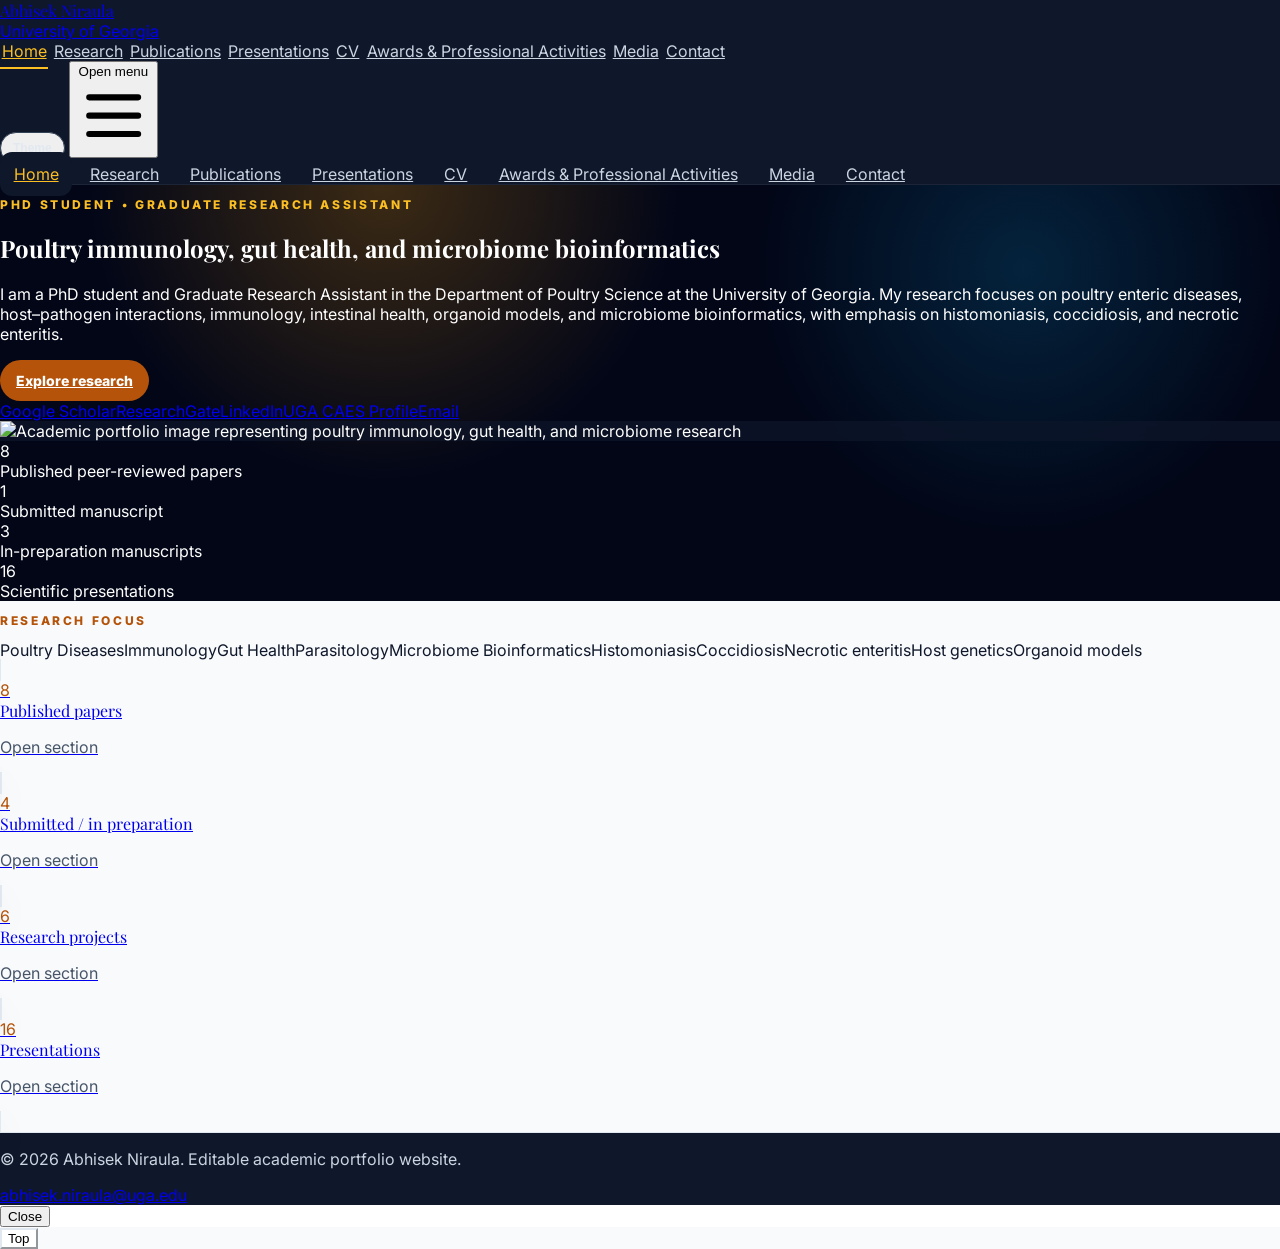
==== index.html @ 1239cbe5 "Update index.html" ====
<!DOCTYPE html>
<html lang="en">
<head>
  <meta charset="UTF-8" />
  <meta name="viewport" content="width=device-width, initial-scale=1.0" />

  <title>Home | Abhisek Niraula</title>
  <meta name="description" content="Academic portfolio for Abhisek Niraula, PhD student in Poultry Science at the University of Georgia." />
  <meta property="og:title" content="Home | Abhisek Niraula" />
  <meta property="og:description" content="Academic portfolio for Abhisek Niraula, PhD student in Poultry Science at the University of Georgia." />
  <meta property="og:type" content="website" />

  <script src="https://cdn.tailwindcss.com"></script>

  <link rel="preconnect" href="https://fonts.googleapis.com" />
  <link rel="preconnect" href="https://fonts.gstatic.com" crossorigin />
  <link href="https://fonts.googleapis.com/css2?family=Inter:wght@400;500;600;700;800&family=Playfair+Display:ital,wght@0,600;0,700;1,400&display=swap" rel="stylesheet" />

  <link rel="stylesheet" href="assets/css/styles.css" />
</head>

<body class="font-sans min-h-screen" data-page="home">
  <a href="#main" class="skip-link">Skip to main content</a>

  <header class="site-header" role="banner">
    <div class="mx-auto max-w-7xl px-4 sm:px-6 lg:px-8">
      <div class="flex h-20 items-center justify-between gap-4">

        <a href="index.html" class="group min-w-0" aria-label="Go to homepage">
          <div class="font-serif text-xl font-bold leading-tight text-white" data-profile="name">Abhisek Niraula</div>
          <div class="text-[10px] font-semibold uppercase tracking-[0.22em] text-amber-400" data-profile="affiliationShort">University of Georgia</div>
        </a>

        <nav class="hidden items-center gap-4 text-sm font-medium lg:flex" aria-label="Primary navigation">
          <a class="nav-link active" href="index.html">Home</a>
          <a class="nav-link" href="research.html">Research</a>
          <a class="nav-link" href="publications.html">Publications</a>
          <a class="nav-link" href="presentations.html">Presentations</a>
          <a class="nav-link" href="cv.html">CV</a>
          <a class="nav-link" href="honors.html">Awards &amp; Professional Activities</a>
          <a class="nav-link" href="media.html">Media</a>
          <a class="nav-link" href="contact.html">Contact</a>
        </nav>

        <div class="flex items-center gap-2">
          <button id="theme-toggle" type="button" class="header-button" aria-label="Toggle dark mode">Theme</button>

          <button id="mobile-toggle" type="button" class="rounded-md p-2 text-slate-300 hover:bg-slate-800 hover:text-white lg:hidden" aria-controls="mobile-menu" aria-expanded="false">
            <span class="sr-only">Open menu</span>
            <svg class="h-6 w-6" fill="none" viewBox="0 0 24 24" stroke="currentColor" aria-hidden="true">
              <path stroke-linecap="round" stroke-linejoin="round" stroke-width="2" d="M4 6h16M4 12h16M4 18h16" />
            </svg>
          </button>
        </div>

      </div>
    </div>

    <nav id="mobile-menu" class="hidden border-t border-slate-800 bg-slate-950 px-4 py-4 lg:hidden" aria-label="Mobile navigation">
      <div class="grid gap-2 text-base font-medium">
        <a class="mobile-link active" href="index.html">Home</a>
        <a class="mobile-link" href="research.html">Research</a>
        <a class="mobile-link" href="publications.html">Publications</a>
        <a class="mobile-link" href="presentations.html">Presentations</a>
        <a class="mobile-link" href="cv.html">CV</a>
        <a class="mobile-link" href="honors.html">Awards &amp; Professional Activities</a>
        <a class="mobile-link" href="media.html">Media</a>
        <a class="mobile-link" href="contact.html">Contact</a>
      </div>
    </nav>
  </header>

  <main id="main" data-page-root="home">
    <section class="hero-section">
      <div class="mx-auto grid max-w-7xl gap-10 px-4 py-16 sm:px-6 lg:grid-cols-[1.2fr_.8fr] lg:px-8 lg:py-24">

        <div class="flex flex-col justify-center">
          <p class="eyebrow">PhD Student • Graduate Research Assistant</p>

          <h1 class="mt-4 font-serif text-4xl font-bold leading-tight sm:text-6xl">
            Poultry immunology, gut health, and microbiome bioinformatics
          </h1>

          <p class="mt-6 max-w-3xl text-base leading-8 text-slate-300" data-profile="summary"></p>

          <div class="mt-8 flex flex-wrap gap-3">
            <a href="research.html" class="button-primary">Explore research</a>
          </div>

          <div id="hero-links" class="mt-6 flex flex-wrap gap-3"></div>
        </div>

        <aside class="glass rounded-3xl p-6 ring-1 ring-white/10">
          <div class="relative aspect-[8/7] overflow-hidden rounded-3xl bg-slate-800">
            <img 
              id="hero-image"
              src="assets/profile/Profile.png"
              alt="Academic portfolio image representing poultry immunology, gut health, and microbiome research"
              class="h-full w-full object-contain"
              />
            </div>
          </div>

          <div id="stats-grid" class="mt-6 grid grid-cols-2 gap-3"></div>
        </aside>

      </div>
    </section>

    <section class="mx-auto max-w-7xl px-4 py-12 sm:px-6 lg:px-8">
      <p class="section-kicker text-center">Research Focus</p>
      <div id="focus-badges" class="mt-5 flex flex-wrap justify-center gap-3"></div>
      <div id="home-highlights" class="mt-10 grid gap-4 sm:grid-cols-2 lg:grid-cols-4"></div>
    </section>
  </main>

  <footer class="site-footer">
    <div class="mx-auto max-w-7xl px-4 py-8 text-center text-sm sm:px-6 lg:px-8">
      <p id="footer-note"></p>
      <div class="mt-2 text-xs text-slate-400">
        <a id="footer-email" href="#" class="hover:text-amber-300"></a>
      </div>
    </div>
  </footer>

  <div id="presentation-modal" class="fixed inset-0 z-[70] hidden items-center justify-center bg-slate-950/80 p-4" role="dialog" aria-modal="true" aria-labelledby="modal-title">
    <div class="relative max-h-[92vh] w-full max-w-4xl overflow-auto rounded-3xl bg-card shadow-2xl ring-1 ring-line">
      <button type="button" class="absolute right-4 top-4 z-10 rounded-full bg-slate-950/80 px-3 py-2 text-sm font-bold text-white" data-close-modal>Close</button>
      <div id="modal-content"></div>
    </div>
  </div>

  <button id="back-to-top" type="button" class="fixed bottom-5 right-5 z-40 hidden rounded-full border border-line bg-card px-4 py-3 text-xs font-bold shadow-lg">Top</button>

  <script src="assets/js/site-data.js"></script>
  <script src="assets/js/app.js"></script>
</body>
</html>
---- assets/css/styles.css ----
:root {
  color-scheme: light;
  --page: #f8fafc;
  --card: #ffffff;
  --text: #0f172a;
  --muted: #475569;
  --line: #e2e8f0;
  --accent: #b45309;
  --accent-soft: #fffbeb;
  --nav: #0f172a;
}
.dark {
  color-scheme: dark;
  --page: #020617;
  --card: #0f172a;
  --text: #e2e8f0;
  --muted: #94a3b8;
  --line: #1e293b;
  --accent: #fbbf24;
  --accent-soft: rgba(251, 191, 36, 0.12);
  --nav: #020617;
}
* { box-sizing: border-box; }
html { scroll-behavior: smooth; }
body { margin: 0; background: var(--page); color: var(--text); font-family: Inter, system-ui, -apple-system, BlinkMacSystemFont, "Segoe UI", sans-serif; }
.font-serif { font-family: "Playfair Display", Georgia, serif; }
.bg-page { background: var(--page); }
.bg-card { background: var(--card); }
.text-muted { color: var(--muted); }
.text-accent { color: var(--accent); }
.border-line { border-color: var(--line); }
.ring-line { --tw-ring-color: var(--line); }
.site-header { position: sticky; top: 0; z-index: 50; border-bottom: 1px solid rgba(30, 41, 59, 0.8); background: var(--nav); color: #fff; }
.site-footer { border-top: 1px solid var(--line); background: var(--nav); color: #cbd5e1; }
.skip-link { position: absolute; left: -999px; top: 1rem; z-index: 100; border-radius: 999px; background: #fff; color: #0f172a; padding: .75rem 1rem; font-weight: 700; }
.skip-link:focus { left: 1rem; }
.nav-link { border-bottom: 2px solid transparent; color: #cbd5e1; padding: .35rem .1rem; transition: color .2s ease, border-color .2s ease; }
.nav-link:hover, .nav-link.active { color: #fbbf24; border-color: #fbbf24; }
.mobile-link { border-radius: .75rem; color: #cbd5e1; padding: .75rem .85rem; }
.mobile-link:hover, .mobile-link.active { background: #0f172a; color: #fbbf24; }
.header-button { display: inline-flex; align-items: center; justify-content: center; border-radius: 999px; border: 1px solid #334155; color: #e2e8f0; padding: .5rem .75rem; font-size: .75rem; font-weight: 700; }
.header-button:hover { border-color: #fbbf24; color: #fbbf24; }
.hero-section { position: relative; overflow: hidden; background: radial-gradient(circle at 30% 0%, rgba(245, 158, 11, .24), transparent 30%), radial-gradient(circle at 80% 20%, rgba(14, 165, 233, .18), transparent 25%), #020617; color: white; }
.page-hero { border-bottom: 1px solid var(--line); background: linear-gradient(180deg, rgba(245, 158, 11, .08), transparent); }
.glass { background: rgba(15,23,42,.72); backdrop-filter: blur(18px); }
.card { background: var(--card); border: 1px solid var(--line); box-shadow: 0 16px 40px rgba(15,23,42,.06); }
.dark .card { box-shadow: 0 16px 40px rgba(0,0,0,.25); }
.section-kicker, .eyebrow { color: var(--accent); font-size: .75rem; font-weight: 800; letter-spacing: .22em; text-transform: uppercase; }
.eyebrow { color: #fbbf24; }
.button-primary, .button-secondary { display: inline-flex; align-items: center; justify-content: center; border-radius: 999px; padding: .75rem 1rem; font-size: .875rem; font-weight: 800; transition: transform .15s ease, background .2s ease, color .2s ease, border-color .2s ease; }
.button-primary { background: #b45309; color: white; }
.button-primary:hover { background: #92400e; transform: translateY(-1px); }
.button-secondary { border: 1px solid var(--line); background: var(--card); color: var(--text); }
.button-secondary:hover { border-color: var(--accent); color: var(--accent); transform: translateY(-1px); }
.input-field { width: 100%; border-radius: 1rem; border: 1px solid var(--line); background: var(--card); color: var(--text); padding: .8rem 1rem; font-size: .875rem; box-shadow: 0 8px 25px rgba(15,23,42,.04); outline: none; }
.input-field:focus { border-color: var(--accent); box-shadow: 0 0 0 4px rgba(180,83,9,.12); }
.form-label { display: block; margin-bottom: .35rem; font-size: .75rem; font-weight: 800; color: var(--muted); text-transform: uppercase; letter-spacing: .12em; }
.badge { display: inline-flex; align-items: center; border-radius: 999px; border: 1px solid var(--line); background: var(--accent-soft); color: var(--accent); padding: .3rem .65rem; font-size: .72rem; font-weight: 800; line-height: 1; }
.filter-button { border-radius: 999px; border: 1px solid var(--line); background: var(--card); color: var(--text); padding: .55rem .9rem; font-size: .75rem; font-weight: 800; }
.filter-button:hover, .filter-button.active { border-color: var(--accent); background: var(--accent-soft); color: var(--accent); }
.image-placeholder { display: none; }
.image-missing .image-placeholder { display: flex; }
.reveal { opacity: 0; transform: translateY(14px); transition: opacity .55s ease, transform .55s ease; }
.reveal.is-visible { opacity: 1; transform: none; }
.presentation-card { cursor: pointer; }
.presentation-card:hover { transform: translateY(-2px); }
.modal-open { overflow: hidden; }
code { border-radius: .35rem; background: rgba(148,163,184,.14); padding: .12rem .3rem; font-size: .85em; }
a:focus-visible, button:focus-visible, input:focus-visible, textarea:focus-visible, select:focus-visible { outline: 3px solid rgba(251,191,36,.75); outline-offset: 3px; }
@media (prefers-reduced-motion: reduce) {
  html { scroll-behavior: auto; }
  .reveal { opacity: 1; transform: none; transition: none; }
  .button-primary:hover, .button-secondary:hover, .presentation-card:hover { transform: none; }
}
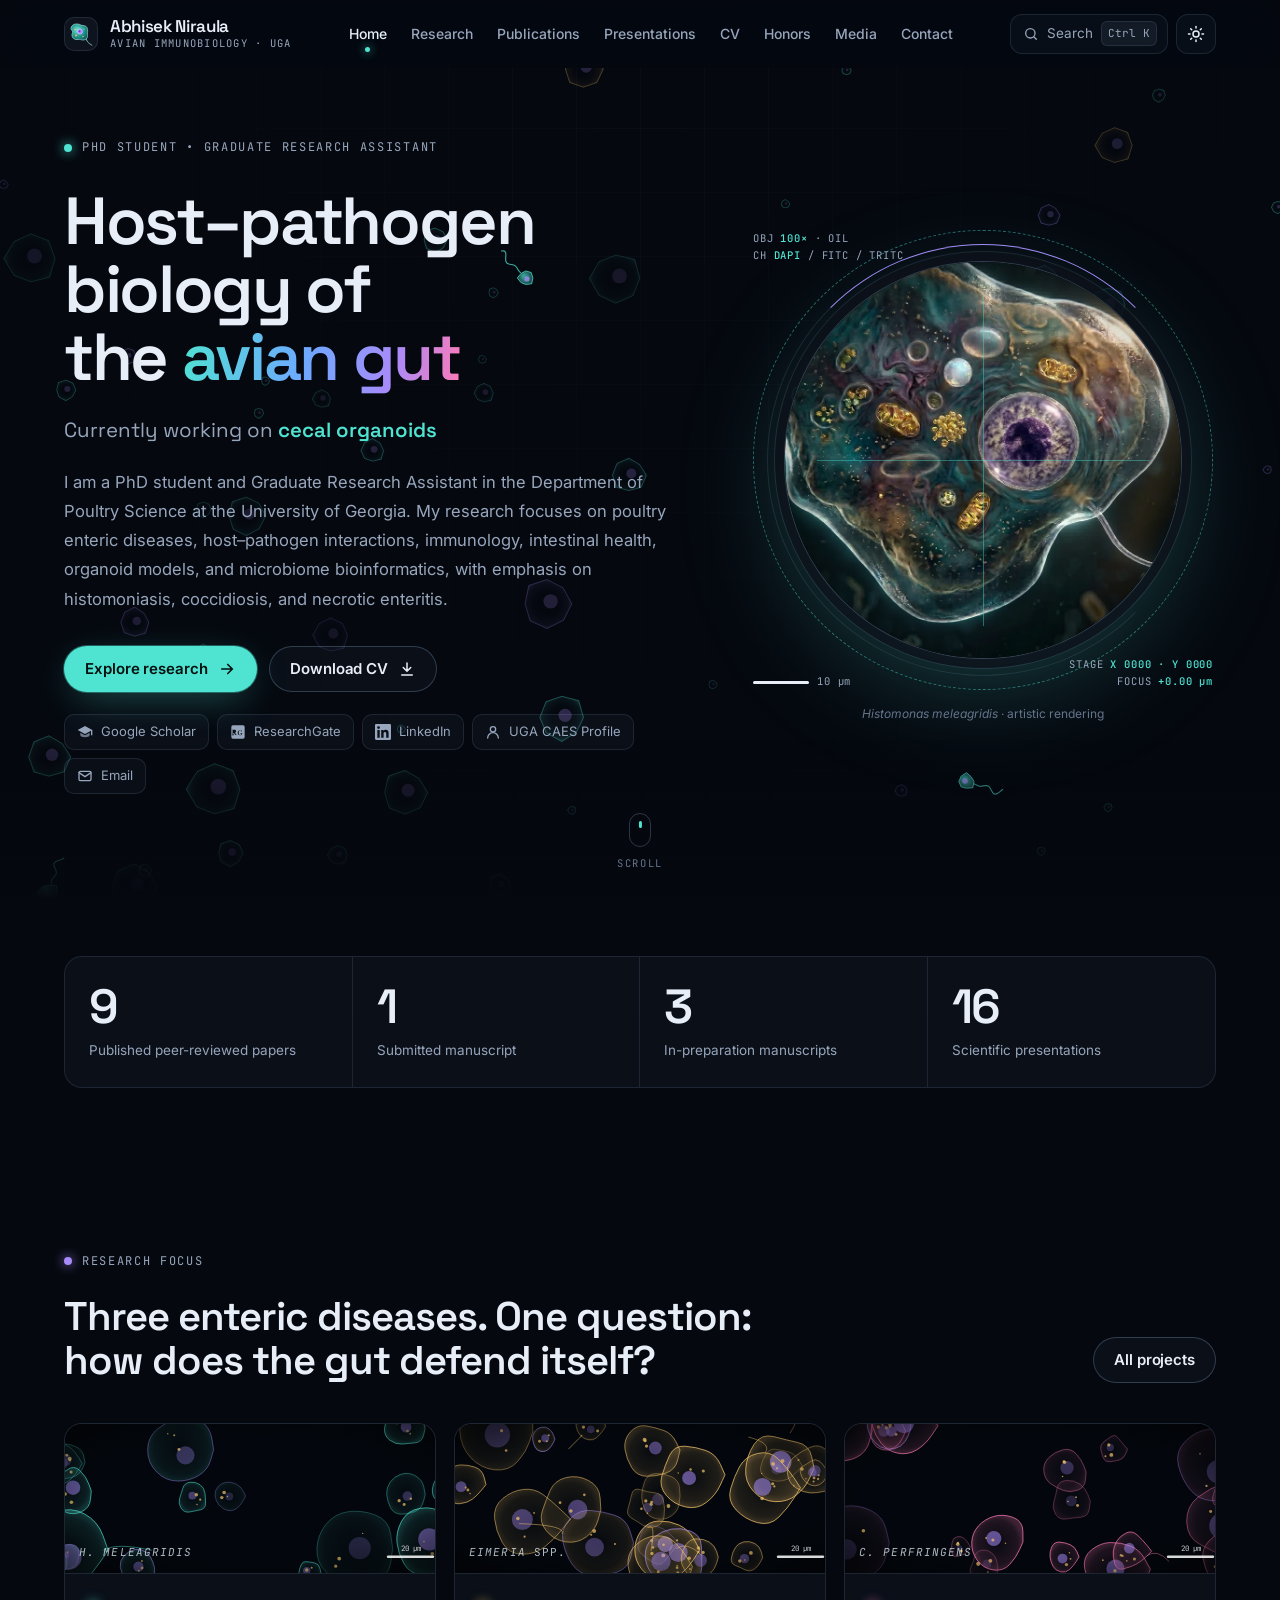
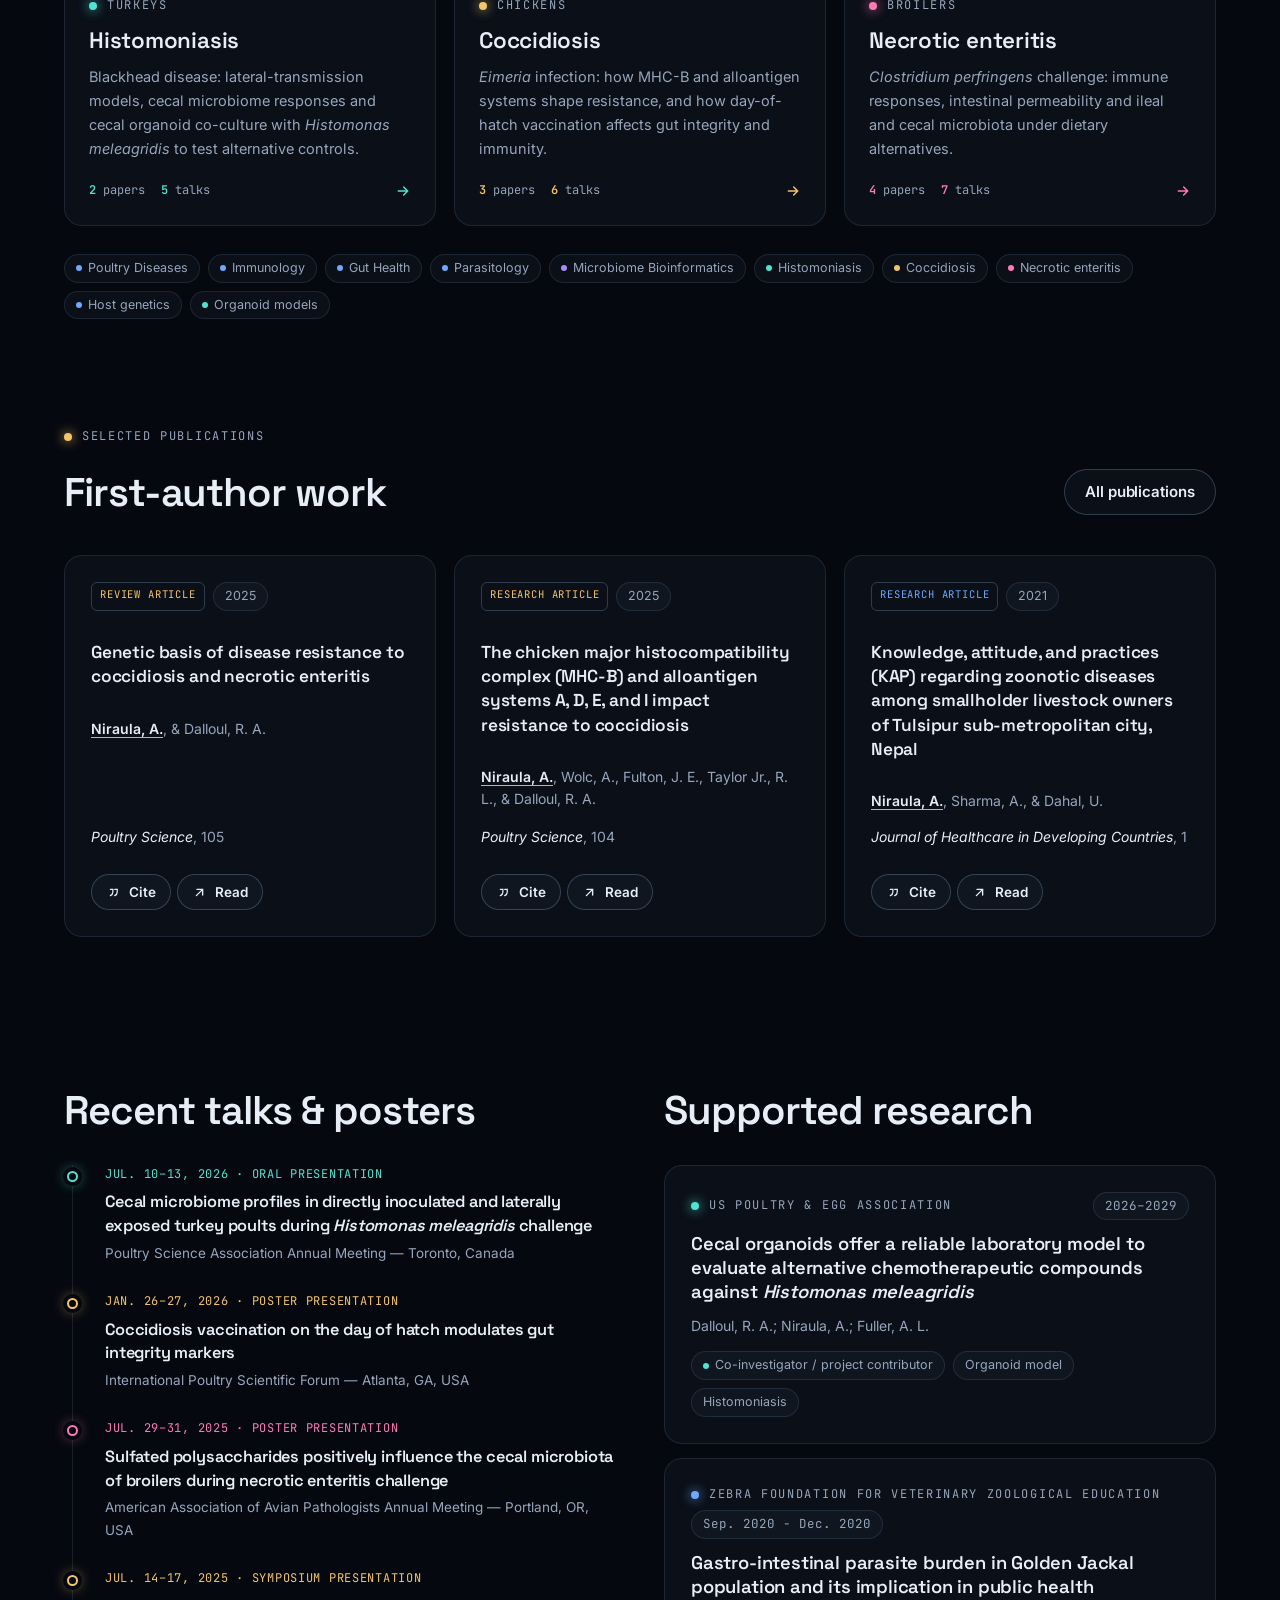
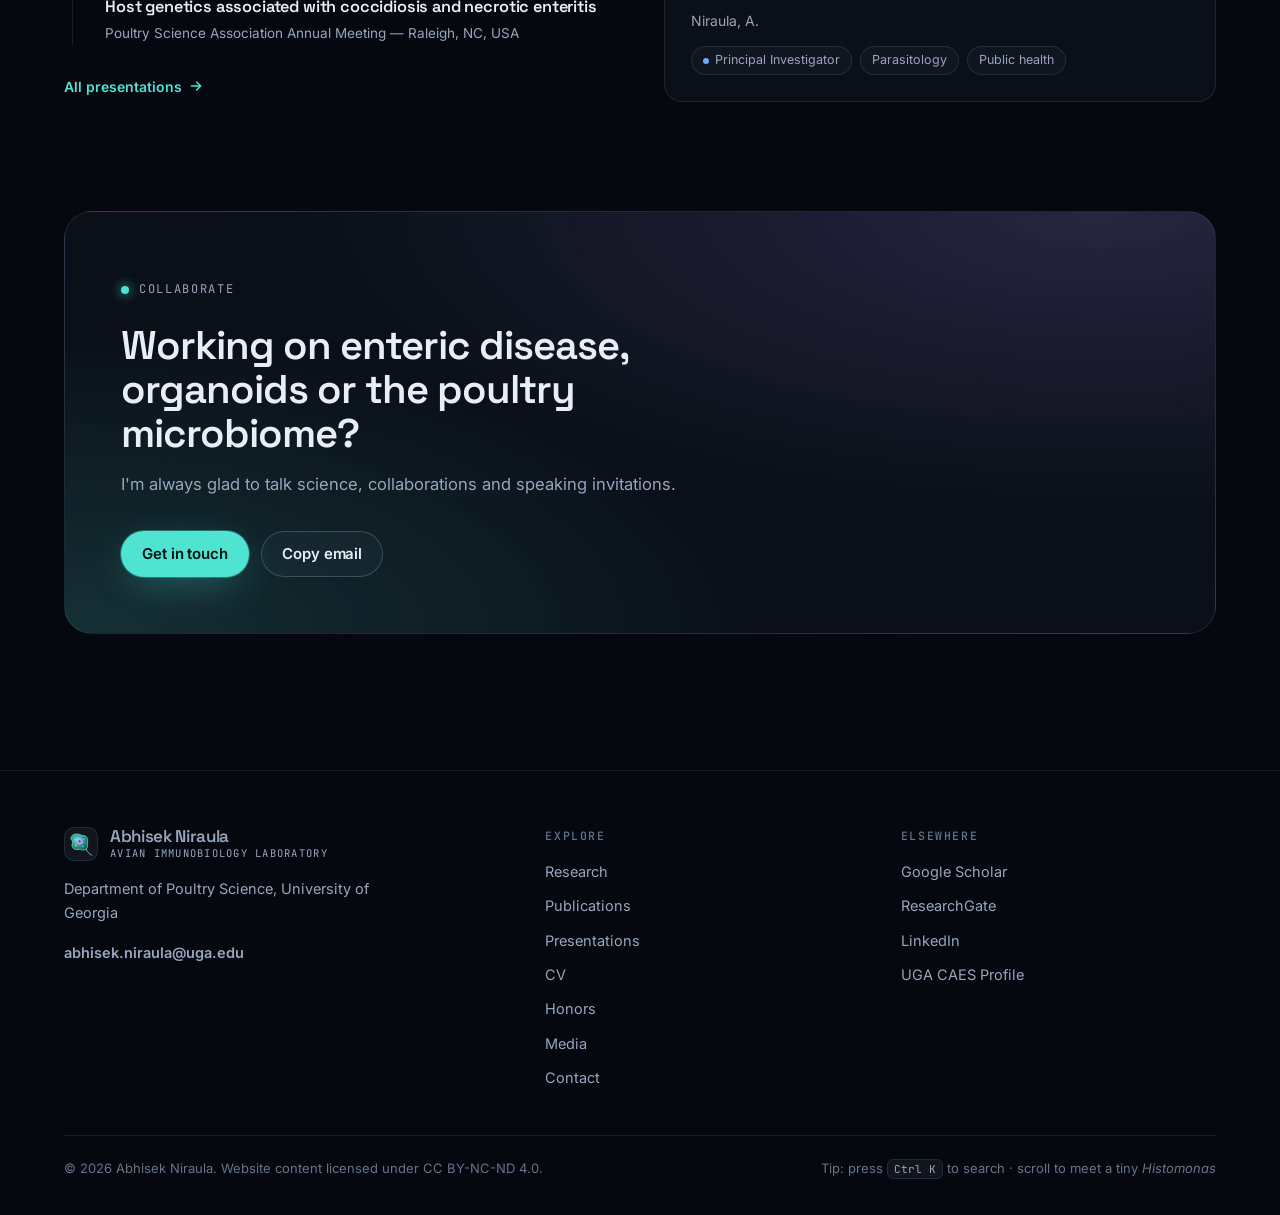
==== commit 49f2e447: "Redesign site: dark microscopy theme, interactive features, Histomonas cursor - New design system (d" ====
--- a/index.html
+++ b/index.html
@@ -1,136 +1,221 @@
 <!DOCTYPE html>
-<html lang="en">
+<html lang="en" data-theme="dark" class="no-js">
 <head>
   <meta charset="UTF-8" />
   <meta name="viewport" content="width=device-width, initial-scale=1.0" />
-
-  <title>Home | Abhisek Niraula</title>
-  <meta name="description" content="Academic portfolio for Abhisek Niraula, PhD student in Poultry Science at the University of Georgia." />
-  <meta property="og:title" content="Home | Abhisek Niraula" />
-  <meta property="og:description" content="Academic portfolio for Abhisek Niraula, PhD student in Poultry Science at the University of Georgia." />
+  <title>Abhisek Niraula — Avian Immunobiology · University of Georgia</title>
+  <meta name="description" content="Abhisek Niraula — PhD student in Poultry Science at the University of Georgia studying host–pathogen interactions in the avian gut: histomoniasis, coccidiosis, necrotic enteritis, cecal organoids and microbiome bioinformatics." />
+  <meta name="author" content="Abhisek Niraula" />
+  <meta name="theme-color" content="#05080f" />
+  <link rel="canonical" href="https://abhisekniraula.github.io/" />
   <meta property="og:type" content="website" />
-
-  <script src="https://cdn.tailwindcss.com"></script>
-
+  <meta property="og:site_name" content="Abhisek Niraula" />
+  <meta property="og:title" content="Abhisek Niraula — Avian Immunobiology · University of Georgia" />
+  <meta property="og:description" content="Abhisek Niraula — PhD student in Poultry Science at the University of Georgia studying host–pathogen interactions in the avian gut: histomoniasis, coccidiosis, necrotic enteritis, cecal organoids and microbiome bioinformatics." />
+  <meta property="og:url" content="https://abhisekniraula.github.io/" />
+  <meta property="og:image" content="https://abhisekniraula.github.io/assets/img/og-card.jpg" />
+  <meta name="twitter:card" content="summary_large_image" />
+  <link rel="icon" href="assets/img/favicon.svg" type="image/svg+xml" />
+  <link rel="apple-touch-icon" href="assets/img/apple-touch-icon.png" />
+  <script>
+    (function () {
+      document.documentElement.classList.remove("no-js");
+      try { var t = localStorage.getItem("an-theme"); if (t) document.documentElement.dataset.theme = t; } catch (e) {}
+    })();
+  </script>
   <link rel="preconnect" href="https://fonts.googleapis.com" />
   <link rel="preconnect" href="https://fonts.gstatic.com" crossorigin />
-  <link href="https://fonts.googleapis.com/css2?family=Inter:wght@400;500;600;700;800&family=Playfair+Display:ital,wght@0,600;0,700;1,400&display=swap" rel="stylesheet" />
-
+  <link href="https://fonts.googleapis.com/css2?family=Inter:wght@400;500;600;700&family=JetBrains+Mono:wght@400;500&family=Space+Grotesk:wght@500;600&display=swap" rel="stylesheet" />
   <link rel="stylesheet" href="assets/css/styles.css" />
+  <script type="application/ld+json">
+  {"@context":"https://schema.org","@type":"Person","name":"Abhisek Niraula","url":"https://abhisekniraula.github.io/",
+   "jobTitle":"PhD Student, Graduate Research Assistant","email":"mailto:abhisek.niraula@uga.edu",
+   "affiliation":{"@type":"Organization","name":"Department of Poultry Science, University of Georgia"},
+   "alumniOf":[{"@type":"CollegeOrUniversity","name":"University of Georgia"},{"@type":"CollegeOrUniversity","name":"Agriculture and Forestry University, Nepal"}],
+   "knowsAbout":["Histomoniasis","Coccidiosis","Necrotic enteritis","Poultry immunology","Intestinal organoids","Microbiome bioinformatics"],
+   "sameAs":["https://scholar.google.com/citations?user=eDPFj1gAAAAJ","https://www.researchgate.net/profile/Abhisek-Niraula","https://www.linkedin.com/in/abhisek-niraula-336365137"]}
+  </script>
 </head>
-
-<body class="font-sans min-h-screen" data-page="home">
-  <a href="#main" class="skip-link">Skip to main content</a>
-
-  <header class="site-header" role="banner">
-    <div class="mx-auto max-w-7xl px-4 sm:px-6 lg:px-8">
-      <div class="flex h-20 items-center justify-between gap-4">
-
-        <a href="index.html" class="group min-w-0" aria-label="Go to homepage">
-          <div class="font-serif text-xl font-bold leading-tight text-white" data-profile="name">Abhisek Niraula</div>
-          <div class="text-[10px] font-semibold uppercase tracking-[0.22em] text-amber-400" data-profile="affiliationShort">University of Georgia</div>
-        </a>
-
-        <nav class="hidden items-center gap-4 text-sm font-medium lg:flex" aria-label="Primary navigation">
-          <a class="nav-link active" href="index.html">Home</a>
-          <a class="nav-link" href="research.html">Research</a>
-          <a class="nav-link" href="publications.html">Publications</a>
-          <a class="nav-link" href="presentations.html">Presentations</a>
-          <a class="nav-link" href="cv.html">CV</a>
-          <a class="nav-link" href="honors.html">Awards &amp; Professional Activities</a>
-          <a class="nav-link" href="media.html">Media</a>
-          <a class="nav-link" href="contact.html">Contact</a>
-        </nav>
-
-        <div class="flex items-center gap-2">
-          <button id="theme-toggle" type="button" class="header-button" aria-label="Toggle dark mode">Theme</button>
-
-          <button id="mobile-toggle" type="button" class="rounded-md p-2 text-slate-300 hover:bg-slate-800 hover:text-white lg:hidden" aria-controls="mobile-menu" aria-expanded="false">
-            <span class="sr-only">Open menu</span>
-            <svg class="h-6 w-6" fill="none" viewBox="0 0 24 24" stroke="currentColor" aria-hidden="true">
-              <path stroke-linecap="round" stroke-linejoin="round" stroke-width="2" d="M4 6h16M4 12h16M4 18h16" />
-            </svg>
-          </button>
-        </div>
-
+<body data-page="home">
+  <svg width="0" height="0" style="position:absolute" aria-hidden="true">
+  <defs>
+    <radialGradient id="hmBody" cx="40%" cy="38%" r="70%">
+      <stop offset="0" stop-color="#7ff5e6" stop-opacity=".95"/>
+      <stop offset=".65" stop-color="#1fb5a6" stop-opacity=".75"/>
+      <stop offset="1" stop-color="#0d5f63" stop-opacity=".9"/>
+    </radialGradient>
+    <symbol id="hm" viewBox="0 0 48 48">
+      <path class="hm-flag" d="M33 31 C36 34 34 38 38 40 S42 45 46 46" fill="none" stroke="#9ff7ec" stroke-width="1.4" stroke-linecap="round">
+        <animate attributeName="d" dur=".7s" repeatCount="indefinite"
+          values="M33 31 C36 34 34 38 38 40 S42 45 46 46;M33 31 C34 35 38 37 37 41 S43 43 45 47;M33 31 C36 34 34 38 38 40 S42 45 46 46"/>
+      </path>
+      <path d="M4 12c1-6 7-9 13-8 5 0 7 3 11 3 5 0 9 3 9 8 1 5-1 8 0 12 1 5-3 9-9 9-4 0-6-2-10-1-6 1-11-2-12-7-1-4 2-6 1-9-1-3-4-4-3-7z" fill="url(#hmBody)" stroke="#bafcf3" stroke-width="1.1"/>
+      <circle cx="22" cy="19" r="5.2" fill="#a78bfa" stroke="#e1d6ff" stroke-width=".9"/>
+      <circle cx="21" cy="18.4" r="2" fill="#5b3fd1"/>
+      <circle cx="12" cy="15" r="1.5" fill="#f4c46a"/>
+      <circle cx="14" cy="27" r="1.8" fill="#f4c46a"/>
+      <circle cx="28" cy="29" r="1.3" fill="#f4c46a"/>
+      <circle cx="30" cy="14" r="1.1" fill="#ffffff" fill-opacity=".8"/>
+    </symbol>
+  </defs>
+</svg>
+  <a href="#main" class="skip-link">Skip to content</a>
+  <header class="site-header" id="site-header">
+    <div class="container header-inner">
+      <a href="index.html" class="brand" aria-label="Abhisek Niraula — home">
+        <span class="brand-mark"><svg viewBox="0 0 48 48" aria-hidden="true"><use href="#hm"/></svg></span>
+        <span><span class="brand-name">Abhisek Niraula</span><span class="brand-sub">Avian Immunobiology · UGA</span></span>
+      </a>
+      <nav class="nav" aria-label="Primary">
+        <a href="index.html" aria-current="page">Home</a>
+        <a href="research.html">Research</a>
+        <a href="publications.html">Publications</a>
+        <a href="presentations.html">Presentations</a>
+        <a href="cv.html">CV</a>
+        <a href="honors.html">Honors</a>
+        <a href="media.html">Media</a>
+        <a href="contact.html">Contact</a>
+      </nav>
+      <div class="header-actions">
+        <button class="search-trigger" type="button" data-open-palette aria-label="Search the site"><svg viewBox="0 0 24 24" fill="none" stroke="currentColor" stroke-width="2" stroke-linecap="round"><circle cx="11" cy="11" r="7"/><path d="m20 20-3.5-3.5"/></svg><span>Search</span><kbd>Ctrl K</kbd></button>
+        <button class="icon-btn" id="theme-toggle" type="button" aria-label="Switch colour theme" title="Dark / brightfield"><svg viewBox="0 0 24 24" fill="none" stroke="currentColor" stroke-width="2" stroke-linecap="round"><path class="i-moon" d="M21 12.8A9 9 0 1 1 11.2 3a7 7 0 0 0 9.8 9.8z"/></svg></button>
+        <button class="icon-btn menu-btn" id="menu-toggle" type="button" aria-label="Open menu" aria-expanded="false" aria-controls="mobile-menu"><svg viewBox="0 0 24 24" fill="none" stroke="currentColor" stroke-width="2" stroke-linecap="round"><path d="M4 7h16M4 12h16M4 17h10"/></svg></button>
       </div>
     </div>
-
-    <nav id="mobile-menu" class="hidden border-t border-slate-800 bg-slate-950 px-4 py-4 lg:hidden" aria-label="Mobile navigation">
-      <div class="grid gap-2 text-base font-medium">
-        <a class="mobile-link active" href="index.html">Home</a>
-        <a class="mobile-link" href="research.html">Research</a>
-        <a class="mobile-link" href="publications.html">Publications</a>
-        <a class="mobile-link" href="presentations.html">Presentations</a>
-        <a class="mobile-link" href="cv.html">CV</a>
-        <a class="mobile-link" href="honors.html">Awards &amp; Professional Activities</a>
-        <a class="mobile-link" href="media.html">Media</a>
-        <a class="mobile-link" href="contact.html">Contact</a>
-      </div>
-    </nav>
+    <div class="progress" aria-hidden="true"><span class="progress-bar"></span><span class="progress-hm"><svg viewBox="0 0 48 48" aria-hidden="true"><use href="#hm"/></svg></span></div>
   </header>
-
-  <main id="main" data-page-root="home">
-    <section class="hero-section">
-      <div class="mx-auto grid max-w-7xl gap-10 px-4 py-16 sm:px-6 lg:grid-cols-[1.2fr_.8fr] lg:px-8 lg:py-24">
-
-        <div class="flex flex-col justify-center">
-          <p class="eyebrow">PhD Student • Graduate Research Assistant</p>
-
-          <h1 class="mt-4 font-serif text-4xl font-bold leading-tight sm:text-6xl">
-            Poultry immunology, gut health, and microbiome bioinformatics
-          </h1>
-
-          <p class="mt-6 max-w-3xl text-base leading-8 text-slate-300" data-profile="summary"></p>
-
-          <div class="mt-8 flex flex-wrap gap-3">
-            <a href="research.html" class="button-primary">Explore research</a>
-          </div>
-
-          <div id="hero-links" class="mt-6 flex flex-wrap gap-3"></div>
-        </div>
-
-        <aside class="glass rounded-3xl p-6 ring-1 ring-white/10">
-          <div class="relative aspect-[8/7] overflow-hidden rounded-3xl bg-slate-800">
-            <img 
-              id="hero-image"
-              src="assets/profile/Profile.png"
-              alt="Academic portfolio image representing poultry immunology, gut health, and microbiome research"
-              class="h-full w-full object-contain"
-              />
+  <nav class="mobile-menu" id="mobile-menu" aria-label="Mobile">
+    <div class="container">
+      <a href="index.html" aria-current="page"><span>01</span>Home</a>
+      <a href="research.html"><span>02</span>Research</a>
+      <a href="publications.html"><span>03</span>Publications</a>
+      <a href="presentations.html"><span>04</span>Presentations</a>
+      <a href="cv.html"><span>05</span>CV</a>
+      <a href="honors.html"><span>06</span>Honors</a>
+      <a href="media.html"><span>07</span>Media</a>
+      <a href="contact.html"><span>08</span>Contact</a>
+    </div>
+  </nav>
+
+  <main id="main">
+    <section class="hero" id="hero">
+      <canvas class="hero-canvas" id="hero-canvas" aria-hidden="true"></canvas>
+      <div class="container hero-grid">
+        <div>
+          <p class="kicker reveal" data-profile="title">PhD Student · Graduate Research Assistant</p>
+          <h1 class="h-display reveal" style="--d:80ms" id="hero-headline">Host–pathogen biology of the <span class="grad-text">avian gut</span></h1>
+          <p class="hero-focus reveal" style="--d:160ms">Currently working on&nbsp;<span class="hero-rotator" id="hero-rotator"><span class="on">histomoniasis</span></span></p>
+          <p class="lead reveal" style="--d:220ms" data-profile="summary"></p>
+          <div class="hero-cta reveal" style="--d:280ms">
+            <a class="btn btn-primary magnetic" href="research.html">Explore research <svg viewBox="0 0 24 24" fill="none" stroke="currentColor" stroke-width="2.2" stroke-linecap="round"><path d="M5 12h14M13 6l6 6-6 6"/></svg></a>
+            <a class="btn magnetic" id="cv-link" href="assets/cv/Abhisek_Niraula_CV.pdf" download>Download CV <svg viewBox="0 0 24 24" fill="none" stroke="currentColor" stroke-width="2" stroke-linecap="round"><path d="M12 4v11M7 10l5 5 5-5M5 20h14"/></svg></a>
+          </div>
+          <div class="social reveal" style="--d:340ms" id="hero-links"></div>
+        </div>
+        <div class="reveal" style="--d:200ms">
+          <div class="eyepiece" id="eyepiece">
+            <div class="eyepiece-inner" id="eyepiece-inner">
+              <div class="ring"></div><div class="ring r2"></div>
+              <div class="eyepiece-lens"><img id="hero-image" src="assets/img/histomonas-hero.webp" alt="" width="900" height="825" fetchpriority="high" /></div>
+              <div class="reticle"></div>
             </div>
-          </div>
-
-          <div id="stats-grid" class="mt-6 grid grid-cols-2 gap-3"></div>
-        </aside>
-
-      </div>
-    </section>
-
-    <section class="mx-auto max-w-7xl px-4 py-12 sm:px-6 lg:px-8">
-      <p class="section-kicker text-center">Research Focus</p>
-      <div id="focus-badges" class="mt-5 flex flex-wrap justify-center gap-3"></div>
-      <div id="home-highlights" class="mt-10 grid gap-4 sm:grid-cols-2 lg:grid-cols-4"></div>
-    </section>
+            <div class="hud hud-tl">Obj <b>100×</b> · Oil<br />Ch <b>DAPI</b> / FITC / TRITC</div>
+            <div class="hud hud-br">Stage <b id="hud-xy">X 0000 · Y 0000</b><br />Focus <b id="hud-z" class="u">+0.00 µm</b></div>
+            <div class="hud hud-bl"><span class="scalebar"></span><span class="u">10 µm</span></div>
+            <div class="caption-fig" id="hero-caption"><i>Histomonas meleagridis</i> · artistic rendering</div>
+          </div>
+        </div>
+      </div>
+      <div class="scroll-cue" aria-hidden="true"><i></i>Scroll</div>
+    </section>
+
+    <section class="section-tight">
+      <div class="container"><div class="stats reveal" id="stats-grid"></div></div>
+    </section>
+
+    <section class="section">
+      <div class="container">
+        <div class="section-head">
+          <div><p class="kicker reveal" style="--k:var(--violet)">Research focus</p>
+          <h2 class="h2 reveal">Three enteric diseases. One question:<br class="br-lg" /> how does the gut defend itself?</h2></div>
+          <a class="btn reveal" href="research.html">All projects</a>
+        </div>
+        <div class="grid grid-3" id="pillars"></div>
+        <div class="chips reveal" id="focus-badges" style="margin-top:28px"></div>
+      </div>
+    </section>
+
+    <section class="section" style="padding-top:0">
+      <div class="container">
+        <div class="section-head">
+          <div><p class="kicker reveal" style="--k:var(--gold)">Selected publications</p>
+          <h2 class="h2 reveal">First-author work</h2></div>
+          <a class="btn reveal" href="publications.html">All publications</a>
+        </div>
+        <div id="home-pubs"></div>
+      </div>
+    </section>
+
+    <section class="section" style="padding-top:0">
+      <div class="container">
+        <div class="grid grid-2" style="align-items:start;gap:48px">
+          <div>
+            <p class="kicker reveal" style="--k:var(--rose)">On the road</p>
+            <h2 class="h2 reveal">Recent talks &amp; posters</h2>
+            <div class="timeline reveal" id="home-talks" style="margin-top:32px"></div>
+            <p style="margin-top:28px"><a class="arrow-link" href="presentations.html">All presentations <svg viewBox="0 0 24 24" fill="none" stroke="currentColor" stroke-width="2.2" stroke-linecap="round"><path d="M5 12h14M13 6l6 6-6 6"/></svg></a></p>
+          </div>
+          <div>
+            <p class="kicker reveal" style="--k:var(--teal)">Funding</p>
+            <h2 class="h2 reveal">Supported research</h2>
+            <div id="home-funding" style="margin-top:32px;display:grid;gap:14px"></div>
+          </div>
+        </div>
+      </div>
+    </section>
+
+    <section class="section" style="padding-top:0">
+      <div class="container">
+        <div class="cta-band reveal">
+          <p class="kicker">Collaborate</p>
+          <h2 class="h2" style="max-width:22ch">Working on enteric disease, organoids or the poultry microbiome?</h2>
+          <p class="lead" style="margin-top:14px">I'm always glad to talk science, collaborations and speaking invitations.</p>
+          <div class="hero-cta"><a class="btn btn-primary magnetic" href="contact.html">Get in touch</a><a class="btn magnetic" data-copy-email href="#">Copy email</a></div>
+        </div>
+      </div>
+    </section>
+
   </main>
 
   <footer class="site-footer">
-    <div class="mx-auto max-w-7xl px-4 py-8 text-center text-sm sm:px-6 lg:px-8">
-      <p id="footer-note"></p>
-      <div class="mt-2 text-xs text-slate-400">
-        <a id="footer-email" href="#" class="hover:text-amber-300"></a>
+    <div class="container">
+      <div class="footer-grid">
+        <div>
+          <a href="index.html" class="brand"><span class="brand-mark"><svg viewBox="0 0 48 48" aria-hidden="true"><use href="#hm"/></svg></span><span><span class="brand-name">Abhisek Niraula</span><span class="brand-sub" data-profile="lab">Avian Immunobiology Laboratory</span></span></a>
+          <p class="muted" style="margin:16px 0 0;max-width:40ch;font-size:14.5px" data-profile="affiliation">Department of Poultry Science, University of Georgia</p>
+          <p style="margin:14px 0 0"><a class="arrow-link" id="footer-email" href="mailto:abhisek.niraula@uga.edu">abhisek.niraula@uga.edu</a></p>
+        </div>
+        <div>
+          <h4>Explore</h4>
+          <ul><li><a href="research.html">Research</a></li><li><a href="publications.html">Publications</a></li><li><a href="presentations.html">Presentations</a></li><li><a href="cv.html">CV</a></li><li><a href="honors.html">Honors</a></li><li><a href="media.html">Media</a></li><li><a href="contact.html">Contact</a></li></ul>
+        </div>
+        <div>
+          <h4>Elsewhere</h4>
+          <ul id="footer-links"></ul>
+        </div>
+      </div>
+      <div class="footer-bottom">
+        <span id="footer-note">© Abhisek Niraula</span>
+        <span>Tip: press <kbd>Ctrl K</kbd> to search · scroll to meet a tiny <i>Histomonas</i></span>
       </div>
     </div>
   </footer>
 
-  <div id="presentation-modal" class="fixed inset-0 z-[70] hidden items-center justify-center bg-slate-950/80 p-4" role="dialog" aria-modal="true" aria-labelledby="modal-title">
-    <div class="relative max-h-[92vh] w-full max-w-4xl overflow-auto rounded-3xl bg-card shadow-2xl ring-1 ring-line">
-      <button type="button" class="absolute right-4 top-4 z-10 rounded-full bg-slate-950/80 px-3 py-2 text-sm font-bold text-white" data-close-modal>Close</button>
-      <div id="modal-content"></div>
-    </div>
-  </div>
-
-  <button id="back-to-top" type="button" class="fixed bottom-5 right-5 z-40 hidden rounded-full border border-line bg-card px-4 py-3 text-xs font-bold shadow-lg">Top</button>
+  <button class="to-top" id="to-top" type="button" aria-label="Back to top">
+    <svg class="ring-svg" viewBox="0 0 46 46" aria-hidden="true"><circle cx="23" cy="23" r="21" fill="none" stroke="var(--line)" stroke-width="2"/><circle id="to-top-ring" cx="23" cy="23" r="21" fill="none" stroke="var(--accent)" stroke-width="2" stroke-linecap="round" stroke-dasharray="131.95" stroke-dashoffset="131.95"/></svg>
+    <svg class="arrow" viewBox="0 0 24 24" fill="none" stroke="currentColor" stroke-width="2.2" stroke-linecap="round"><path d="M12 19V5M5 12l7-7 7 7"/></svg>
+  </button>
+  <div class="hm-cursor" id="hm-cursor" aria-hidden="true"><svg viewBox="0 0 48 48" aria-hidden="true"><use href="#hm"/></svg></div>
 
   <script src="assets/js/site-data.js"></script>
   <script src="assets/js/app.js"></script>
--- a/assets/css/styles.css
+++ b/assets/css/styles.css
@@ -1,74 +1,549 @@
+/* =========================================================================
+   Abhisek Niraula — site styles
+   Theme: "dark lab / microscopy" (default) + "brightfield" light mode.
+   No framework. Edit tokens in :root to restyle the whole site.
+   ========================================================================= */
+
 :root {
+  --bg: #05080f;
+  --bg-2: #08101c;
+  --surface: rgba(148, 178, 214, 0.045);
+  --surface-2: rgba(148, 178, 214, 0.08);
+  --surface-solid: #0b1422;
+  --line: rgba(148, 178, 214, 0.14);
+  --line-strong: rgba(148, 178, 214, 0.28);
+  --text: #e8eef7;
+  --muted: #97a6bc;
+  --dim: #64748b;
+
+  /* fluorescence "channels" */
+  --teal: #4fe3d1;
+  --violet: #a78bfa;
+  --gold: #f4c46a;
+  --rose: #ff7ab6;
+  --blue: #6ea8ff;
+
+  --accent: var(--teal);
+  --accent-ink: #03110f;
+  --glow: 0 0 0 1px rgba(79, 227, 209, 0.35), 0 10px 40px -10px rgba(79, 227, 209, 0.45);
+
+  --radius: 18px;
+  --radius-sm: 12px;
+  --maxw: 1200px;
+  --header-h: 68px;
+
+  --font-sans: "Inter", ui-sans-serif, system-ui, -apple-system, "Segoe UI", Roboto, sans-serif;
+  --font-display: "Space Grotesk", var(--font-sans);
+  --font-mono: "JetBrains Mono", ui-monospace, SFMono-Regular, Menlo, Consolas, monospace;
+
+  --ease: cubic-bezier(0.22, 1, 0.36, 1);
+  color-scheme: dark;
+}
+
+html[data-theme="light"] {
+  --bg: #f5f6f2;
+  --bg-2: #eceee8;
+  --surface: rgba(15, 23, 42, 0.035);
+  --surface-2: rgba(15, 23, 42, 0.06);
+  --surface-solid: #ffffff;
+  --line: rgba(15, 23, 42, 0.11);
+  --line-strong: rgba(15, 23, 42, 0.22);
+  --text: #0c1422;
+  --muted: #4b5a70;
+  --dim: #7a8699;
+
+  --teal: #0d8f82;
+  --violet: #6d4fd8;
+  --gold: #a86a06;
+  --rose: #c02675;
+  --blue: #2563eb;
+  --accent-ink: #ffffff;
+  --glow: 0 0 0 1px rgba(13, 143, 130, 0.35), 0 10px 30px -12px rgba(13, 143, 130, 0.45);
   color-scheme: light;
-  --page: #f8fafc;
-  --card: #ffffff;
-  --text: #0f172a;
-  --muted: #475569;
-  --line: #e2e8f0;
-  --accent: #b45309;
-  --accent-soft: #fffbeb;
-  --nav: #0f172a;
-}
-.dark {
-  color-scheme: dark;
-  --page: #020617;
-  --card: #0f172a;
-  --text: #e2e8f0;
-  --muted: #94a3b8;
-  --line: #1e293b;
-  --accent: #fbbf24;
-  --accent-soft: rgba(251, 191, 36, 0.12);
-  --nav: #020617;
-}
-* { box-sizing: border-box; }
-html { scroll-behavior: smooth; }
-body { margin: 0; background: var(--page); color: var(--text); font-family: Inter, system-ui, -apple-system, BlinkMacSystemFont, "Segoe UI", sans-serif; }
-.font-serif { font-family: "Playfair Display", Georgia, serif; }
-.bg-page { background: var(--page); }
-.bg-card { background: var(--card); }
-.text-muted { color: var(--muted); }
-.text-accent { color: var(--accent); }
-.border-line { border-color: var(--line); }
-.ring-line { --tw-ring-color: var(--line); }
-.site-header { position: sticky; top: 0; z-index: 50; border-bottom: 1px solid rgba(30, 41, 59, 0.8); background: var(--nav); color: #fff; }
-.site-footer { border-top: 1px solid var(--line); background: var(--nav); color: #cbd5e1; }
-.skip-link { position: absolute; left: -999px; top: 1rem; z-index: 100; border-radius: 999px; background: #fff; color: #0f172a; padding: .75rem 1rem; font-weight: 700; }
-.skip-link:focus { left: 1rem; }
-.nav-link { border-bottom: 2px solid transparent; color: #cbd5e1; padding: .35rem .1rem; transition: color .2s ease, border-color .2s ease; }
-.nav-link:hover, .nav-link.active { color: #fbbf24; border-color: #fbbf24; }
-.mobile-link { border-radius: .75rem; color: #cbd5e1; padding: .75rem .85rem; }
-.mobile-link:hover, .mobile-link.active { background: #0f172a; color: #fbbf24; }
-.header-button { display: inline-flex; align-items: center; justify-content: center; border-radius: 999px; border: 1px solid #334155; color: #e2e8f0; padding: .5rem .75rem; font-size: .75rem; font-weight: 700; }
-.header-button:hover { border-color: #fbbf24; color: #fbbf24; }
-.hero-section { position: relative; overflow: hidden; background: radial-gradient(circle at 30% 0%, rgba(245, 158, 11, .24), transparent 30%), radial-gradient(circle at 80% 20%, rgba(14, 165, 233, .18), transparent 25%), #020617; color: white; }
-.page-hero { border-bottom: 1px solid var(--line); background: linear-gradient(180deg, rgba(245, 158, 11, .08), transparent); }
-.glass { background: rgba(15,23,42,.72); backdrop-filter: blur(18px); }
-.card { background: var(--card); border: 1px solid var(--line); box-shadow: 0 16px 40px rgba(15,23,42,.06); }
-.dark .card { box-shadow: 0 16px 40px rgba(0,0,0,.25); }
-.section-kicker, .eyebrow { color: var(--accent); font-size: .75rem; font-weight: 800; letter-spacing: .22em; text-transform: uppercase; }
-.eyebrow { color: #fbbf24; }
-.button-primary, .button-secondary { display: inline-flex; align-items: center; justify-content: center; border-radius: 999px; padding: .75rem 1rem; font-size: .875rem; font-weight: 800; transition: transform .15s ease, background .2s ease, color .2s ease, border-color .2s ease; }
-.button-primary { background: #b45309; color: white; }
-.button-primary:hover { background: #92400e; transform: translateY(-1px); }
-.button-secondary { border: 1px solid var(--line); background: var(--card); color: var(--text); }
-.button-secondary:hover { border-color: var(--accent); color: var(--accent); transform: translateY(-1px); }
-.input-field { width: 100%; border-radius: 1rem; border: 1px solid var(--line); background: var(--card); color: var(--text); padding: .8rem 1rem; font-size: .875rem; box-shadow: 0 8px 25px rgba(15,23,42,.04); outline: none; }
-.input-field:focus { border-color: var(--accent); box-shadow: 0 0 0 4px rgba(180,83,9,.12); }
-.form-label { display: block; margin-bottom: .35rem; font-size: .75rem; font-weight: 800; color: var(--muted); text-transform: uppercase; letter-spacing: .12em; }
-.badge { display: inline-flex; align-items: center; border-radius: 999px; border: 1px solid var(--line); background: var(--accent-soft); color: var(--accent); padding: .3rem .65rem; font-size: .72rem; font-weight: 800; line-height: 1; }
-.filter-button { border-radius: 999px; border: 1px solid var(--line); background: var(--card); color: var(--text); padding: .55rem .9rem; font-size: .75rem; font-weight: 800; }
-.filter-button:hover, .filter-button.active { border-color: var(--accent); background: var(--accent-soft); color: var(--accent); }
-.image-placeholder { display: none; }
-.image-missing .image-placeholder { display: flex; }
-.reveal { opacity: 0; transform: translateY(14px); transition: opacity .55s ease, transform .55s ease; }
-.reveal.is-visible { opacity: 1; transform: none; }
-.presentation-card { cursor: pointer; }
-.presentation-card:hover { transform: translateY(-2px); }
-.modal-open { overflow: hidden; }
-code { border-radius: .35rem; background: rgba(148,163,184,.14); padding: .12rem .3rem; font-size: .85em; }
-a:focus-visible, button:focus-visible, input:focus-visible, textarea:focus-visible, select:focus-visible { outline: 3px solid rgba(251,191,36,.75); outline-offset: 3px; }
+}
+
+/* ---------- base ---------- */
+*, *::before, *::after { box-sizing: border-box; }
+html { -webkit-text-size-adjust: 100%; scroll-behavior: smooth; scroll-padding-top: calc(var(--header-h) + 16px); }
+body {
+  margin: 0;
+  background: var(--bg);
+  color: var(--text);
+  font-family: var(--font-sans);
+  font-size: 16px;
+  line-height: 1.65;
+  -webkit-font-smoothing: antialiased;
+  text-rendering: optimizeLegibility;
+  overflow-x: hidden;
+}
+body::before { /* faint microscope grid */
+  content: "";
+  position: fixed; inset: 0; z-index: -1; pointer-events: none;
+  background-image:
+    linear-gradient(var(--line) 1px, transparent 1px),
+    linear-gradient(90deg, var(--line) 1px, transparent 1px);
+  background-size: 64px 64px;
+  mask-image: radial-gradient(ellipse at 50% 0%, rgba(0,0,0,.55), transparent 70%);
+  -webkit-mask-image: radial-gradient(ellipse at 50% 0%, rgba(0,0,0,.55), transparent 70%);
+  opacity: .5;
+}
+img { max-width: 100%; display: block; }
+a { color: inherit; text-decoration: none; }
+button { font: inherit; color: inherit; background: none; border: 0; cursor: pointer; }
+:focus-visible { outline: 2px solid var(--accent); outline-offset: 3px; border-radius: 6px; }
+::selection { background: color-mix(in srgb, var(--accent) 35%, transparent); color: var(--text); }
+em, i { font-style: italic; }
+.sr-only { position: absolute; width: 1px; height: 1px; padding: 0; margin: -1px; overflow: hidden; clip: rect(0,0,0,0); white-space: nowrap; border: 0; }
+.skip-link { position: absolute; left: 12px; top: -60px; z-index: 200; padding: 10px 14px; border-radius: 10px; background: var(--accent); color: var(--accent-ink); font-weight: 700; transition: top .2s; }
+.skip-link:focus { top: 12px; }
+
+.container { width: 100%; max-width: var(--maxw); margin: 0 auto; padding: 0 24px; }
+@media (max-width: 640px) { .container { padding: 0 16px; } }
+
+.section { padding: 96px 0; position: relative; }
+.section-tight { padding: 56px 0; }
+@media (max-width: 720px) { .section { padding: 64px 0; } }
+
+.kicker {
+  display: inline-flex; align-items: center; gap: 10px;
+  font-family: var(--font-mono); font-size: 12px; letter-spacing: .14em; text-transform: uppercase;
+  color: var(--muted);
+}
+.kicker::before { content: ""; width: 8px; height: 8px; border-radius: 50%; background: var(--k, var(--accent)); box-shadow: 0 0 12px var(--k, var(--accent)); }
+.h-display {
+  font-family: var(--font-display); font-weight: 600; letter-spacing: -0.035em; line-height: 1.02;
+  font-size: clamp(2.4rem, 5.2vw, 4.4rem); margin: 18px 0 0; text-wrap: balance;
+}
+.h-page { font-family: var(--font-display); font-weight: 600; letter-spacing: -0.03em; line-height: 1.05; font-size: clamp(2.2rem, 5vw, 3.8rem); margin: 14px 0 0; }
+.h2 { font-family: var(--font-display); font-weight: 600; letter-spacing: -0.025em; line-height: 1.1; font-size: clamp(1.7rem, 3.2vw, 2.5rem); margin: 12px 0 0; }
+.h3 { font-family: var(--font-display); font-weight: 600; letter-spacing: -0.01em; line-height: 1.3; font-size: 1.15rem; margin: 0; }
+.lead { color: var(--muted); font-size: clamp(1rem, 1.3vw, 1.125rem); line-height: 1.75; max-width: 64ch; }
+.muted { color: var(--muted); }
+.dim { color: var(--dim); }
+.mono { font-family: var(--font-mono); }
+.grad-text {
+  background: linear-gradient(100deg, var(--teal), var(--blue) 45%, var(--violet) 75%, var(--rose));
+  -webkit-background-clip: text; background-clip: text; color: transparent;
+}
+.section-head { display: flex; align-items: end; justify-content: space-between; gap: 24px; flex-wrap: wrap; margin-bottom: 40px; }
+.section-head .lead { margin: 12px 0 0; }
+
+/* ---------- buttons, chips ---------- */
+.btn {
+  --b: var(--line-strong);
+  display: inline-flex; align-items: center; gap: 10px; white-space: nowrap;
+  height: 46px; padding: 0 20px; border-radius: 999px;
+  border: 1px solid var(--b); background: var(--surface);
+  font-weight: 600; font-size: 15px; letter-spacing: -0.005em;
+  transition: transform .35s var(--ease), background .25s, border-color .25s, box-shadow .35s;
+  will-change: transform;
+}
+.btn:hover { border-color: var(--accent); background: var(--surface-2); }
+.btn svg { width: 18px; height: 18px; flex: none; }
+.btn-primary { background: var(--accent); color: var(--accent-ink); border-color: transparent; box-shadow: var(--glow); }
+.btn-primary:hover { background: var(--accent); filter: brightness(1.08); }
+.btn-sm { height: 36px; padding: 0 14px; font-size: 13.5px; gap: 8px; }
+.btn-sm svg { width: 15px; height: 15px; }
+.icon-btn {
+  display: inline-grid; place-items: center; width: 40px; height: 40px; border-radius: 12px;
+  border: 1px solid var(--line); background: var(--surface); transition: border-color .2s, background .2s;
+}
+.icon-btn:hover { border-color: var(--line-strong); background: var(--surface-2); }
+.icon-btn svg { width: 18px; height: 18px; }
+
+.chip {
+  display: inline-flex; align-items: center; gap: 6px;
+  padding: 4px 11px; border-radius: 999px; border: 1px solid var(--line);
+  font-size: 12.5px; line-height: 1.5; color: var(--muted); background: var(--surface);
+}
+.chip-dot::before { content: ""; width: 6px; height: 6px; border-radius: 50%; background: var(--c, var(--accent)); }
+.chip-strong { color: var(--text); border-color: color-mix(in srgb, var(--c, var(--accent)) 45%, transparent); background: color-mix(in srgb, var(--c, var(--accent)) 12%, transparent); }
+.chips { display: flex; flex-wrap: wrap; gap: 8px; }
+
+.filter-bar { display: flex; flex-wrap: wrap; gap: 8px; align-items: center; }
+.filter {
+  height: 36px; padding: 0 14px; border-radius: 999px; border: 1px solid var(--line);
+  background: var(--surface); color: var(--muted); font-size: 13.5px; font-weight: 500;
+  transition: all .2s;
+}
+.filter:hover { color: var(--text); border-color: var(--line-strong); }
+.filter[aria-pressed="true"] { color: var(--accent-ink); background: var(--accent); border-color: transparent; }
+.filter .count { font-family: var(--font-mono); font-size: 11px; opacity: .7; margin-left: 6px; }
+
+/* ---------- header ---------- */
+.site-header {
+  position: fixed; inset: 0 0 auto 0; z-index: 60; height: var(--header-h);
+  background: color-mix(in srgb, var(--bg) 70%, transparent);
+  backdrop-filter: saturate(160%) blur(16px); -webkit-backdrop-filter: saturate(160%) blur(16px);
+  border-bottom: 1px solid transparent; transition: border-color .3s, background .3s;
+}
+.site-header.scrolled { border-bottom-color: var(--line); }
+.header-inner { height: 100%; display: flex; align-items: center; justify-content: space-between; gap: 16px; }
+.brand { display: flex; align-items: center; gap: 12px; min-width: 0; }
+.brand-mark { width: 34px; height: 34px; flex: none; display: grid; place-items: center; border-radius: 10px; background: var(--surface-2); border: 1px solid var(--line); }
+.brand-mark svg { width: 24px; height: 24px; }
+.brand-name { display: block; font-family: var(--font-display); font-weight: 600; font-size: 17px; letter-spacing: -0.02em; line-height: 1.1; }
+.brand-sub { display: block; font-family: var(--font-mono); font-size: 10.5px; letter-spacing: .12em; text-transform: uppercase; color: var(--muted); line-height: 1.4; white-space: nowrap; }
+.nav { display: flex; align-items: center; gap: 2px; }
+.nav a {
+  position: relative; padding: 8px 11px; border-radius: 10px; font-size: 14px; font-weight: 500; color: var(--muted);
+  transition: color .2s, background .2s;
+}
+.nav a:hover { color: var(--text); background: var(--surface); }
+.nav a[aria-current="page"] { color: var(--text); }
+.nav a[aria-current="page"]::after {
+  content: ""; position: absolute; left: 50%; bottom: 1px; width: 5px; height: 5px; margin-left: -2.5px;
+  border-radius: 50%; background: var(--accent); box-shadow: 0 0 10px var(--accent);
+}
+.header-actions { display: flex; align-items: center; gap: 8px; }
+.search-trigger {
+  display: inline-flex; align-items: center; gap: 8px; height: 40px; padding: 0 10px 0 12px;
+  border-radius: 12px; border: 1px solid var(--line); background: var(--surface); color: var(--muted); font-size: 13.5px;
+}
+.search-trigger:hover { border-color: var(--line-strong); color: var(--text); }
+.search-trigger svg { width: 16px; height: 16px; }
+kbd { font-family: var(--font-mono); font-size: 11px; padding: 2px 6px; border-radius: 6px; border: 1px solid var(--line); background: var(--surface-2); color: var(--muted); }
+.menu-btn { display: none; }
+@media (max-width: 1180px) {
+  .nav { display: none; }
+  .menu-btn { display: inline-grid; }
+}
+@media (max-width: 560px) {
+  .search-trigger span, .search-trigger kbd { display: none; }
+  .search-trigger { width: 40px; padding: 0; justify-content: center; }
+  .brand-sub { display: none; }
+}
+
+/* scroll progress + swimming Histomonas */
+.progress { position: absolute; left: 0; right: 0; bottom: -1px; height: 2px; pointer-events: none; }
+.progress-bar { position: absolute; inset: 0 auto 0 0; width: 100%; transform-origin: 0 50%; transform: scaleX(var(--p, 0)); background: linear-gradient(90deg, var(--teal), var(--blue), var(--violet)); box-shadow: 0 0 12px var(--teal); }
+.progress-hm { position: absolute; top: -9px; left: 0; width: 20px; height: 20px; transform: translateX(calc(var(--p, 0) * (100vw - 22px))) rotate(-90deg) scaleX(-1); opacity: var(--pv, 0); transition: opacity .3s; }
+.progress-hm svg { width: 100%; height: 100%; }
+
+/* mobile menu */
+.mobile-menu {
+  position: fixed; inset: var(--header-h) 0 0 0; z-index: 55; overflow-y: auto;
+  background: color-mix(in srgb, var(--bg) 96%, transparent); backdrop-filter: blur(20px);
+  padding: 24px 0 48px; opacity: 0; transform: translateY(-8px); pointer-events: none; transition: opacity .3s, transform .4s var(--ease);
+}
+.mobile-menu.open { opacity: 1; transform: none; pointer-events: auto; }
+.mobile-menu a { display: flex; align-items: baseline; gap: 16px; padding: 14px 0; border-bottom: 1px solid var(--line); font-family: var(--font-display); font-size: clamp(1.5rem, 6vw, 2.2rem); font-weight: 600; letter-spacing: -0.02em; }
+.mobile-menu a span { font-family: var(--font-mono); font-size: 12px; color: var(--dim); letter-spacing: 0; }
+.mobile-menu a[aria-current="page"] { color: var(--accent); }
+
+main { padding-top: var(--header-h); min-height: 70vh; }
+
+/* ---------- hero ---------- */
+.hero { position: relative; min-height: calc(100svh - var(--header-h)); display: flex; align-items: center; overflow: hidden; isolation: isolate; }
+.hero-canvas { position: absolute; inset: 0; width: 100%; height: 100%; z-index: -1; }
+.hero::after { content: ""; position: absolute; inset: auto 0 0 0; height: 160px; z-index: -1; background: linear-gradient(transparent, var(--bg)); pointer-events: none; }
+.hero-grid { display: grid; grid-template-columns: 1.15fr .85fr; gap: 56px; align-items: center; padding-top: 48px; padding-bottom: 96px; }
+@media (max-width: 960px) { .hero-grid { grid-template-columns: 1fr; gap: 40px; padding-top: 32px; } }
+.hero-rotator { display: inline-grid; vertical-align: bottom; }
+.hero-rotator > span { grid-area: 1 / 1; opacity: 0; transform: translateY(40%); filter: blur(6px); transition: all .7s var(--ease); white-space: nowrap; }
+.hero-rotator > span.on { opacity: 1; transform: none; filter: none; }
+.hero-focus { margin-top: 22px; font-size: clamp(1.05rem, 1.6vw, 1.3rem); color: var(--muted); font-family: var(--font-display); }
+.hero-focus b { font-weight: 600; color: var(--c, var(--accent)); }
+.hero .lead { margin-top: 20px; }
+.hero-cta { display: flex; flex-wrap: wrap; gap: 12px; margin-top: 32px; }
+.social { display: flex; flex-wrap: wrap; gap: 8px; margin-top: 22px; }
+.social a { display: inline-flex; align-items: center; gap: 8px; height: 36px; padding: 0 12px; border-radius: 10px; border: 1px solid var(--line); background: var(--surface); font-size: 13px; color: var(--muted); transition: all .2s; }
+.social a:hover { color: var(--text); border-color: var(--accent); }
+.social svg { width: 16px; height: 16px; }
+
+/* eyepiece */
+.eyepiece { position: relative; width: min(100%, 460px); aspect-ratio: 1; margin-inline: auto; perspective: 900px; }
+.eyepiece-inner { position: absolute; inset: 0; transform-style: preserve-3d; transition: transform .6s var(--ease); }
+.eyepiece-lens {
+  position: absolute; inset: 7%; border-radius: 50%; overflow: hidden;
+  box-shadow: 0 0 0 1px var(--line-strong), 0 0 0 10px color-mix(in srgb, var(--bg) 70%, transparent), 0 0 0 11px var(--line), 0 30px 120px -20px rgba(79, 227, 209, .35), inset 0 0 60px rgba(0,0,0,.6);
+  background: #02050a;
+}
+.eyepiece-lens img { width: 100%; height: 100%; object-fit: cover; transform: scale(1.08); transition: transform 1.2s var(--ease); }
+.eyepiece:hover .eyepiece-lens img { transform: scale(1.16); }
+.eyepiece-lens::after { content: ""; position: absolute; inset: 0; border-radius: 50%; background: radial-gradient(circle at 50% 50%, transparent 58%, rgba(0,0,0,.55) 100%); pointer-events: none; }
+.reticle { position: absolute; inset: 7%; border-radius: 50%; pointer-events: none; }
+.reticle::before, .reticle::after { content: ""; position: absolute; background: color-mix(in srgb, var(--teal) 40%, transparent); }
+.reticle::before { left: 50%; top: 8%; bottom: 8%; width: 1px; }
+.reticle::after { top: 50%; left: 8%; right: 8%; height: 1px; }
+.ring { position: absolute; inset: 0; border-radius: 50%; border: 1px dashed color-mix(in srgb, var(--teal) 45%, transparent); animation: spin 60s linear infinite; }
+.ring.r2 { inset: 3%; border-style: solid; border-color: var(--line); border-top-color: var(--violet); border-right-color: transparent; animation-duration: 18s; animation-direction: reverse; }
+@keyframes spin { to { transform: rotate(360deg); } }
+.hud { position: absolute; font-family: var(--font-mono); font-size: 10.5px; letter-spacing: .08em; text-transform: uppercase; color: var(--muted); line-height: 1.6; pointer-events: none; }
+.hud b { color: var(--teal); font-weight: 500; }
+.hud .u { text-transform: none; }
+.hud-tl { top: 0; left: 0; }
+.hud-br { bottom: 0; right: 0; text-align: right; }
+.hud-bl { bottom: 0; left: 0; }
+.scalebar { display: inline-block; width: 56px; height: 3px; background: var(--text); margin-right: 8px; vertical-align: middle; border-radius: 2px; }
+.caption-fig { position: absolute; left: 50%; bottom: -34px; transform: translateX(-50%); white-space: nowrap; font-size: 12px; color: var(--dim); }
+
+.scroll-cue { position: absolute; left: 50%; bottom: 28px; transform: translateX(-50%); display: flex; flex-direction: column; align-items: center; gap: 8px; font-family: var(--font-mono); font-size: 10.5px; letter-spacing: .16em; text-transform: uppercase; color: var(--dim); }
+.scroll-cue i { width: 22px; height: 34px; border: 1px solid var(--line-strong); border-radius: 12px; position: relative; }
+.scroll-cue i::after { content: ""; position: absolute; left: 50%; top: 7px; width: 3px; height: 7px; margin-left: -1.5px; border-radius: 2px; background: var(--accent); animation: cue 1.8s var(--ease) infinite; }
+@keyframes cue { 0% { opacity: 0; transform: translateY(-3px); } 40% { opacity: 1; } 100% { opacity: 0; transform: translateY(10px); } }
+@media (max-height: 700px), (max-width: 960px) { .scroll-cue { display: none; } }
+
+/* stats */
+.stats { display: grid; grid-template-columns: repeat(4, 1fr); border: 1px solid var(--line); border-radius: var(--radius); background: var(--surface); overflow: hidden; }
+.stat { padding: 26px 24px; border-right: 1px solid var(--line); }
+.stat:last-child { border-right: 0; }
+.stat-value { font-family: var(--font-display); font-size: clamp(2rem, 4vw, 3rem); font-weight: 600; letter-spacing: -0.04em; line-height: 1; }
+.stat-label { margin-top: 10px; color: var(--muted); font-size: 13.5px; line-height: 1.45; }
+@media (max-width: 760px) { .stats { grid-template-columns: repeat(2, 1fr); } .stat:nth-child(2) { border-right: 0; } .stat:nth-child(-n+2) { border-bottom: 1px solid var(--line); } }
+
+/* ---------- cards ---------- */
+.card {
+  position: relative; border: 1px solid var(--line); border-radius: var(--radius); background: var(--surface);
+  transition: border-color .3s, transform .5s var(--ease), background .3s;
+  isolation: isolate;
+}
+.card.spot::before { /* cursor spotlight */
+  content: ""; position: absolute; inset: 0; border-radius: inherit; z-index: -1; opacity: 0; transition: opacity .3s;
+  background: radial-gradient(420px circle at var(--mx, 50%) var(--my, 50%), color-mix(in srgb, var(--c, var(--accent)) 14%, transparent), transparent 60%);
+}
+.card.spot:hover::before { opacity: 1; }
+.card:hover { border-color: color-mix(in srgb, var(--c, var(--accent)) 45%, var(--line)); }
+a.card:hover, .card.lift:hover { transform: translateY(-3px); }
+.card-pad { padding: 26px; }
+@media (max-width: 560px) { .card-pad { padding: 20px; } }
+.grid { display: grid; gap: 18px; }
+.grid-2 { grid-template-columns: repeat(2, minmax(0, 1fr)); }
+.grid-3 { grid-template-columns: repeat(3, minmax(0, 1fr)); }
+.grid-4 { grid-template-columns: repeat(4, minmax(0, 1fr)); }
+@media (max-width: 1000px) { .grid-3, .grid-4 { grid-template-columns: repeat(2, minmax(0, 1fr)); } }
+@media (max-width: 680px) { .grid-2, .grid-3, .grid-4 { grid-template-columns: 1fr; } }
+
+/* focus pillars on home */
+.pillar { display: flex; flex-direction: column; min-height: 100%; overflow: hidden; }
+.pillar-art { position: relative; height: 150px; border-bottom: 1px solid var(--line); overflow: hidden; }
+.pillar-art svg { width: 100%; height: 100%; display: block; transition: transform 1.2s var(--ease); }
+.pillar:hover .pillar-art svg { transform: scale(1.06); }
+.pillar-body { padding: 22px 24px 24px; display: flex; flex-direction: column; gap: 10px; flex: 1; }
+.pillar-meta { margin-top: auto; padding-top: 10px; display: flex; gap: 16px; font-family: var(--font-mono); font-size: 12px; color: var(--muted); }
+.pillar-meta b { color: var(--c); font-weight: 600; }
+.arrow-link { display: inline-flex; align-items: center; gap: 6px; font-size: 14px; font-weight: 600; color: var(--c, var(--accent)); }
+.arrow-link svg { width: 16px; height: 16px; transition: transform .3s var(--ease); }
+a:hover .arrow-link svg, .arrow-link:hover svg { transform: translateX(4px); }
+
+/* page hero (inner pages) */
+.page-hero { position: relative; padding: 72px 0 40px; overflow: hidden; }
+.page-hero::after { content: ""; position: absolute; right: -120px; top: -140px; width: 520px; height: 520px; border-radius: 50%; background: radial-gradient(circle, color-mix(in srgb, var(--k, var(--accent)) 16%, transparent), transparent 65%); z-index: -1; pointer-events: none; }
+.page-hero .lead { margin-top: 18px; }
+.mini-stats { display: flex; flex-wrap: wrap; gap: 28px; margin-top: 32px; }
+.mini-stat b { display: block; font-family: var(--font-display); font-size: 2rem; font-weight: 600; letter-spacing: -0.03em; line-height: 1; }
+.mini-stat span { font-size: 13px; color: var(--muted); }
+
+.toolbar { position: sticky; top: var(--header-h); z-index: 20; padding: 14px 0; background: color-mix(in srgb, var(--bg) 85%, transparent); backdrop-filter: blur(12px); -webkit-backdrop-filter: blur(12px); border-bottom: 1px solid var(--line); }
+.toolbar-row { display: flex; flex-wrap: wrap; gap: 12px; align-items: center; justify-content: space-between; }
+.search-field { position: relative; flex: 1 1 260px; max-width: 420px; }
+.search-field svg { position: absolute; left: 13px; top: 50%; width: 16px; height: 16px; transform: translateY(-50%); color: var(--dim); }
+.input, .search-field input, select.input, textarea.input {
+  width: 100%; height: 42px; padding: 0 14px; border-radius: 12px; border: 1px solid var(--line); background: var(--surface);
+  color: var(--text); font: inherit; font-size: 14.5px; transition: border-color .2s, box-shadow .2s;
+}
+.search-field input { padding-left: 38px; }
+textarea.input { height: auto; min-height: 160px; padding: 12px 14px; resize: vertical; }
+.input:focus, .search-field input:focus { outline: none; border-color: var(--accent); box-shadow: 0 0 0 3px color-mix(in srgb, var(--accent) 20%, transparent); }
+select.input { appearance: none; padding-right: 36px; background-image: url("data:image/svg+xml,%3Csvg xmlns='http://www.w3.org/2000/svg' width='12' height='12' viewBox='0 0 24 24' fill='none' stroke='%2397a6bc' stroke-width='2.5'%3E%3Cpath d='m6 9 6 6 6-6'/%3E%3C/svg%3E"); background-repeat: no-repeat; background-position: right 12px center; }
+select.input option { background: var(--surface-solid); color: var(--text); }
+.label { display: block; margin-bottom: 6px; font-size: 13px; font-weight: 600; color: var(--muted); }
+
+/* ---------- research projects ---------- */
+.project { display: grid; grid-template-columns: 1fr 1.25fr; overflow: hidden; }
+.project:nth-child(even) { grid-template-columns: 1.25fr 1fr; }
+.project:nth-child(even) .project-art { order: 2; border-left: 1px solid var(--line); border-right: 0; }
+.project-art { position: relative; min-height: 300px; border-right: 1px solid var(--line); overflow: hidden; background: #03060c; }
+.project-art svg, .project-art img { position: absolute; inset: 0; width: 100%; height: 100%; object-fit: cover; }
+.project-body { padding: 32px; display: flex; flex-direction: column; gap: 14px; }
+.project-body .h3 { font-size: 1.45rem; }
+.related { margin-top: 6px; border-top: 1px dashed var(--line); padding-top: 14px; }
+.related summary { cursor: pointer; font-size: 13.5px; font-weight: 600; color: var(--muted); list-style: none; display: flex; align-items: center; gap: 8px; }
+.related summary::-webkit-details-marker { display: none; }
+.related summary::before { content: "+"; font-family: var(--font-mono); color: var(--c, var(--accent)); width: 14px; }
+.related[open] summary::before { content: "−"; }
+.related ul { margin: 10px 0 0; padding: 0; list-style: none; display: grid; gap: 8px; }
+.related li { font-size: 13.5px; color: var(--muted); padding-left: 22px; position: relative; line-height: 1.5; }
+.related li::before { content: attr(data-k); position: absolute; left: 0; top: 1px; font-family: var(--font-mono); font-size: 10px; color: var(--c, var(--accent)); }
+.related a:hover { color: var(--text); text-decoration: underline; text-underline-offset: 3px; }
+@media (max-width: 860px) {
+  .project, .project:nth-child(even) { grid-template-columns: 1fr; }
+  .project-art, .project:nth-child(even) .project-art { order: 0; min-height: 200px; border: 0; border-bottom: 1px solid var(--line); }
+  .project-body { padding: 22px; }
+}
+
+/* ---------- publications ---------- */
+.pub-layout { display: grid; grid-template-columns: 240px 1fr; gap: 48px; }
+@media (max-width: 960px) { .pub-layout { grid-template-columns: 1fr; gap: 24px; } }
+.pub-aside { position: sticky; top: calc(var(--header-h) + 90px); align-self: start; }
+@media (max-width: 960px) { .pub-aside { position: static; } }
+.histo { display: flex; align-items: flex-end; gap: 8px; height: 120px; margin-top: 14px; }
+.histo button { flex: 1; display: flex; flex-direction: column; align-items: center; justify-content: flex-end; gap: 6px; height: 100%; color: var(--muted); font-family: var(--font-mono); font-size: 10.5px; }
+.histo .bar { width: 100%; min-height: 4px; border-radius: 6px 6px 3px 3px; background: linear-gradient(180deg, var(--teal), color-mix(in srgb, var(--teal) 25%, transparent)); transition: height .6s var(--ease), opacity .2s; }
+.histo button[aria-pressed="false"] .bar { opacity: .35; }
+.histo button:hover .bar { opacity: 1; }
+.histo .n { color: var(--text); font-size: 11px; }
+.year-group { display: grid; grid-template-columns: 90px 1fr; gap: 20px; padding: 26px 0; border-top: 1px solid var(--line); }
+.year-group:first-child { border-top: 0; padding-top: 0; }
+.year-label { font-family: var(--font-display); font-size: 1.6rem; font-weight: 600; letter-spacing: -0.03em; color: var(--dim); position: sticky; top: calc(var(--header-h) + 90px); align-self: start; }
+@media (max-width: 640px) { .year-group { grid-template-columns: 1fr; gap: 10px; } .year-label { position: static; } }
+.pub { padding: 20px 22px; }
+.pub + .pub { margin-top: 12px; }
+.pub-title { font-family: var(--font-display); font-weight: 600; font-size: 1.08rem; line-height: 1.4; letter-spacing: -0.01em; }
+.pub-title a:hover { color: var(--accent); }
+.pub-authors { margin-top: 8px; font-size: 14px; color: var(--muted); line-height: 1.6; }
+.pub-authors strong { color: var(--text); font-weight: 600; text-decoration: underline; text-decoration-color: var(--accent); text-underline-offset: 3px; }
+.pub-venue { margin-top: 4px; font-size: 14px; }
+.pub-venue em { color: var(--text); }
+.pub-foot { display: flex; flex-wrap: wrap; align-items: center; justify-content: space-between; gap: 12px; margin-top: 14px; }
+.pub-actions { display: flex; gap: 6px; flex-wrap: wrap; }
+.status-pill { font-family: var(--font-mono); font-size: 10.5px; letter-spacing: .08em; text-transform: uppercase; padding: 3px 8px; border-radius: 6px; border: 1px solid var(--line-strong); color: var(--c, var(--muted)); }
+
+/* ---------- presentations ---------- */
+.pres-card { overflow: hidden; display: flex; flex-direction: column; }
+.pres-media { position: relative; aspect-ratio: 4 / 3; overflow: hidden; background: #03060c; border-bottom: 1px solid var(--line); cursor: zoom-in; }
+.pres-media img, .pres-media svg { position: absolute; inset: 0; width: 100%; height: 100%; object-fit: cover; object-position: center 30%; transition: transform 1s var(--ease); }
+.pres-card:hover .pres-media img, .pres-card:hover .pres-media svg { transform: scale(1.05); }
+.pres-badge { position: absolute; left: 12px; top: 12px; }
+.pres-body { padding: 20px 22px 22px; display: flex; flex-direction: column; gap: 10px; flex: 1; }
+.pres-body .h3 { font-size: 1.02rem; line-height: 1.4; }
+.pres-meta { font-size: 13px; color: var(--muted); display: flex; flex-direction: column; gap: 2px; margin-top: auto; }
+.glass-pill { background: color-mix(in srgb, #000 55%, transparent); color: #fff; border-color: rgba(255,255,255,.18); backdrop-filter: blur(8px); }
+
+.timeline { position: relative; margin-left: 8px; padding-left: 32px; border-left: 1px solid var(--line); }
+.tl-item { position: relative; padding-bottom: 28px; }
+.tl-item:last-child { padding-bottom: 0; }
+.tl-item::before { content: ""; position: absolute; left: -38px; top: 6px; width: 11px; height: 11px; border-radius: 50%; background: var(--bg); border: 2px solid var(--c, var(--accent)); box-shadow: 0 0 0 4px var(--bg), 0 0 14px var(--c, var(--accent)); }
+.tl-date { font-family: var(--font-mono); font-size: 12px; letter-spacing: .06em; color: var(--c, var(--accent)); text-transform: uppercase; }
+
+/* ---------- CV ---------- */
+.cv-layout { display: grid; grid-template-columns: 220px 1fr; gap: 56px; }
+.toc { position: sticky; top: calc(var(--header-h) + 32px); align-self: start; display: flex; flex-direction: column; gap: 2px; }
+.toc a { padding: 8px 12px; border-left: 2px solid var(--line); color: var(--muted); font-size: 14px; transition: all .2s; }
+.toc a:hover { color: var(--text); }
+.toc a.active { color: var(--text); border-left-color: var(--accent); background: linear-gradient(90deg, var(--surface-2), transparent); }
+@media (max-width: 960px) { .cv-layout { grid-template-columns: 1fr; gap: 16px; } .toc { position: static; flex-direction: row; flex-wrap: wrap; gap: 6px; } .toc a { border: 1px solid var(--line); border-radius: 999px; padding: 6px 12px; font-size: 13px; } .toc a.active { background: var(--surface-2); border-color: var(--accent); } }
+.cv-section { padding-bottom: 56px; }
+.cv-section + .cv-section { border-top: 1px solid var(--line); padding-top: 48px; }
+.cv-section > .h2 { margin: 0 0 26px; font-size: 1.7rem; }
+.entry-head { display: flex; flex-wrap: wrap; justify-content: space-between; gap: 6px 16px; align-items: baseline; }
+.entry-sub { color: var(--muted); font-size: 14.5px; margin-top: 4px; }
+.entry-body { margin-top: 10px; color: var(--muted); font-size: 14.5px; }
+.entry-body ul { margin: 8px 0 0; padding-left: 18px; }
+.entry-body li { margin: 4px 0; }
+.entry-body li::marker { color: var(--accent); }
+.skill-group + .skill-group { margin-top: 22px; }
+
+/* ---------- media gallery ---------- */
+.masonry { columns: 3 280px; column-gap: 16px; }
+.masonry figure { break-inside: avoid; margin: 0 0 16px; position: relative; border-radius: 14px; overflow: hidden; border: 1px solid var(--line); cursor: zoom-in; background: var(--surface); }
+.masonry img { width: 100%; height: auto; transition: transform .9s var(--ease), filter .4s; }
+.masonry figure:hover img { transform: scale(1.04); }
+.masonry figcaption { position: absolute; inset: auto 0 0 0; padding: 36px 14px 12px; font-size: 12.5px; color: #fff; background: linear-gradient(transparent, rgba(0,0,0,.8)); opacity: 0; transform: translateY(6px); transition: all .35s var(--ease); }
+.masonry figure:hover figcaption, .masonry figure:focus-visible figcaption { opacity: 1; transform: none; }
+.media-card { display: flex; flex-direction: column; gap: 10px; }
+
+/* ---------- contact ---------- */
+.contact-grid { display: grid; grid-template-columns: .9fr 1.1fr; gap: 18px; }
+@media (max-width: 900px) { .contact-grid { grid-template-columns: 1fr; } }
+.contact-row { display: flex; align-items: center; justify-content: space-between; gap: 12px; padding: 14px 0; border-bottom: 1px solid var(--line); }
+.contact-row:last-child { border-bottom: 0; }
+.contact-row dt { font-size: 12px; font-family: var(--font-mono); letter-spacing: .1em; text-transform: uppercase; color: var(--dim); }
+.contact-row dd { margin: 2px 0 0; font-size: 15px; word-break: break-word; }
+.clock { font-family: var(--font-mono); font-variant-numeric: tabular-nums; }
+
+/* ---------- CTA band + footer ---------- */
+.cta-band { position: relative; overflow: hidden; padding: 56px; border-radius: 28px; border: 1px solid var(--line); background: radial-gradient(800px 300px at 90% 0%, color-mix(in srgb, var(--violet) 18%, transparent), transparent), radial-gradient(700px 300px at 0% 100%, color-mix(in srgb, var(--teal) 16%, transparent), transparent), var(--surface); }
+@media (max-width: 640px) { .cta-band { padding: 32px 22px; border-radius: 20px; } }
+.site-footer { border-top: 1px solid var(--line); margin-top: 40px; padding: 56px 0 36px; }
+.footer-grid { display: grid; grid-template-columns: 1.4fr 1fr 1fr; gap: 40px; }
+@media (max-width: 800px) { .footer-grid { grid-template-columns: 1fr 1fr; } .footer-grid > :first-child { grid-column: 1 / -1; } }
+.footer-grid h4 { margin: 0 0 12px; font-family: var(--font-mono); font-size: 11.5px; letter-spacing: .14em; text-transform: uppercase; color: var(--dim); font-weight: 500; }
+.footer-grid ul { list-style: none; margin: 0; padding: 0; display: grid; gap: 8px; }
+.footer-grid a { color: var(--muted); font-size: 14.5px; transition: color .2s; }
+.footer-grid a:hover { color: var(--text); }
+.footer-bottom { display: flex; flex-wrap: wrap; justify-content: space-between; gap: 12px; margin-top: 44px; padding-top: 22px; border-top: 1px solid var(--line); font-size: 13px; color: var(--dim); }
+
+/* ---------- overlays: modal, palette, lightbox, toast ---------- */
+.overlay { position: fixed; inset: 0; z-index: 100; display: grid; place-items: center; padding: 16px; background: color-mix(in srgb, #01040a 72%, transparent); backdrop-filter: blur(6px); -webkit-backdrop-filter: blur(6px); opacity: 0; pointer-events: none; transition: opacity .25s; }
+.overlay.open { opacity: 1; pointer-events: auto; }
+.dialog { width: min(720px, 100%); max-height: min(86vh, 900px); overflow: auto; border-radius: 20px; border: 1px solid var(--line-strong); background: var(--surface-solid); box-shadow: 0 40px 120px -20px rgba(0,0,0,.7); transform: translateY(12px) scale(.98); transition: transform .35s var(--ease); }
+.overlay.open .dialog { transform: none; }
+.dialog-head { display: flex; justify-content: space-between; align-items: center; gap: 12px; padding: 18px 22px; border-bottom: 1px solid var(--line); }
+.dialog-body { padding: 22px; }
+.code { position: relative; margin: 8px 0 18px; padding: 46px 16px 14px; border-radius: 12px; border: 1px solid var(--line); background: var(--bg); font-family: var(--font-mono); font-size: 12.5px; line-height: 1.7; white-space: pre-wrap; word-break: break-word; color: var(--muted); }
+.code .btn { position: absolute; top: 8px; right: 8px; }
+
+.palette { align-items: start; padding-top: 12vh; }
+.palette .dialog { width: min(640px, 100%); max-height: 70vh; display: flex; flex-direction: column; overflow: hidden; }
+.palette-input { display: flex; align-items: center; gap: 12px; padding: 16px 18px; border-bottom: 1px solid var(--line); }
+.palette-input svg { width: 18px; height: 18px; color: var(--dim); flex: none; }
+.palette-input input { flex: 1; background: none; border: 0; outline: 0; color: var(--text); font: inherit; font-size: 16px; }
+.palette-list { overflow-y: auto; padding: 8px; margin: 0; list-style: none; }
+.palette-group { padding: 10px 10px 4px; font-family: var(--font-mono); font-size: 10.5px; letter-spacing: .14em; text-transform: uppercase; color: var(--dim); }
+.palette-item { display: flex; align-items: center; gap: 12px; padding: 10px 12px; border-radius: 10px; cursor: pointer; }
+.palette-item[aria-selected="true"] { background: var(--surface-2); }
+.palette-item .pi-icon { width: 30px; height: 30px; border-radius: 8px; display: grid; place-items: center; border: 1px solid var(--line); color: var(--c, var(--accent)); flex: none; }
+.palette-item .pi-icon svg { width: 15px; height: 15px; }
+.palette-item .pi-text { min-width: 0; }
+.palette-item .pi-title { font-size: 14px; white-space: nowrap; overflow: hidden; text-overflow: ellipsis; }
+.palette-item .pi-sub { font-size: 12px; color: var(--dim); white-space: nowrap; overflow: hidden; text-overflow: ellipsis; }
+.palette-foot { display: flex; gap: 16px; padding: 10px 16px; border-top: 1px solid var(--line); font-size: 12px; color: var(--dim); }
+
+.lightbox .dialog { width: min(1100px, 100%); }
+.lb-stage { position: relative; background: #000; display: grid; place-items: center; min-height: 240px; }
+.lb-stage img { max-height: 68vh; width: auto; margin: 0 auto; }
+.lb-stage svg.art { width: 100%; height: auto; max-height: 50vh; }
+.lb-nav { position: absolute; top: 50%; transform: translateY(-50%); background: rgba(0,0,0,.55); color: #fff; border: 1px solid rgba(255,255,255,.2); }
+.lb-prev { left: 12px; } .lb-next { right: 12px; }
+.lightbox .dialog-body { color: var(--text); }
+
+.toast { position: fixed; left: 50%; bottom: 28px; z-index: 120; transform: translate(-50%, 20px); opacity: 0; pointer-events: none; padding: 10px 16px; border-radius: 12px; background: var(--surface-solid); border: 1px solid var(--line-strong); box-shadow: 0 20px 40px -10px rgba(0,0,0,.5); font-size: 14px; display: flex; gap: 10px; align-items: center; transition: all .35s var(--ease); }
+.toast.show { opacity: 1; transform: translate(-50%, 0); }
+.toast svg { width: 16px; height: 16px; color: var(--accent); }
+
+/* back to top w/ progress ring */
+.to-top { position: fixed; right: 20px; bottom: 20px; z-index: 40; width: 46px; height: 46px; border-radius: 50%; display: grid; place-items: center; background: var(--surface-solid); border: 1px solid var(--line); opacity: 0; transform: translateY(10px); pointer-events: none; transition: all .35s var(--ease); }
+.to-top.show { opacity: 1; transform: none; pointer-events: auto; }
+.to-top svg.ring-svg { position: absolute; inset: -1px; width: 46px; height: 46px; transform: rotate(-90deg); }
+.to-top svg.arrow { width: 16px; height: 16px; }
+
+/* Histomonas scroll cursor */
+.hm-cursor { position: fixed; left: 0; top: 0; z-index: 9999; width: 22px; height: 22px; pointer-events: none; opacity: 0; transform: translate3d(-100px, -100px, 0); transition: opacity .25s; filter: drop-shadow(0 0 6px color-mix(in srgb, var(--teal) 70%, transparent)); }
+.hm-cursor svg { width: 100%; height: 100%; transform: rotate(var(--tilt, 0deg)); transition: transform .3s var(--ease); }
+html.hm-scrolling .hm-cursor { opacity: 1; }
+html.hm-scrolling, html.hm-scrolling body, html.hm-scrolling body * { cursor: none !important; }
+
+/* reveal */
+.reveal { opacity: 0; transform: translateY(18px); transition: opacity .9s var(--ease), transform .9s var(--ease); transition-delay: var(--d, 0ms); }
+.reveal.in { opacity: 1; transform: none; }
+.no-js .reveal { opacity: 1; transform: none; }
+
+.empty { padding: 40px; text-align: center; color: var(--muted); border: 1px dashed var(--line-strong); border-radius: var(--radius); }
+
+/* edit panel (?edit=true) */
+.edit-panel { position: fixed; inset: auto 16px 16px auto; z-index: 90; width: min(560px, calc(100vw - 32px)); max-height: 80vh; display: none; flex-direction: column; gap: 10px; padding: 16px; border-radius: 16px; background: var(--surface-solid); border: 1px solid var(--line-strong); box-shadow: 0 30px 80px rgba(0,0,0,.5); }
+.edit-panel.open { display: flex; }
+.edit-panel textarea { flex: 1; min-height: 320px; font-family: var(--font-mono); font-size: 12px; }
+
+/* view transitions between pages */
+@view-transition { navigation: auto; }
+::view-transition-old(root), ::view-transition-new(root) { animation-duration: .35s; }
+
 @media (prefers-reduced-motion: reduce) {
-  html { scroll-behavior: auto; }
-  .reveal { opacity: 1; transform: none; transition: none; }
-  .button-primary:hover, .button-secondary:hover, .presentation-card:hover { transform: none; }
-}
+  *, *::before, *::after { animation-duration: .001ms !important; animation-iteration-count: 1 !important; transition-duration: .001ms !important; scroll-behavior: auto !important; }
+  .reveal { opacity: 1; transform: none; }
+  .hm-cursor { display: none; }
+}
+
+/* print (CV page prints cleanly) */
+@media print {
+  :root, html[data-theme="light"] { --bg: #fff; --text: #000; --muted: #333; --dim: #555; --line: #ccc; --surface: #fff; --accent: #0d8f82; }
+  body::before, .site-header, .site-footer, .toc, .to-top, .hm-cursor, .toolbar, .no-print, .cta-band { display: none !important; }
+  main { padding: 0; }
+  .card { break-inside: avoid; border-color: #ccc; }
+  .cv-layout { display: block; }
+  a[href^="http"]::after { content: " (" attr(href) ")"; font-size: 10px; color: #555; }
+}
+
+.art-label { position: absolute; left: 14px; bottom: 12px; z-index: 1; font-family: var(--font-mono); font-size: 11px; letter-spacing: .1em; text-transform: uppercase; color: rgba(230, 245, 255, .75); pointer-events: none; }
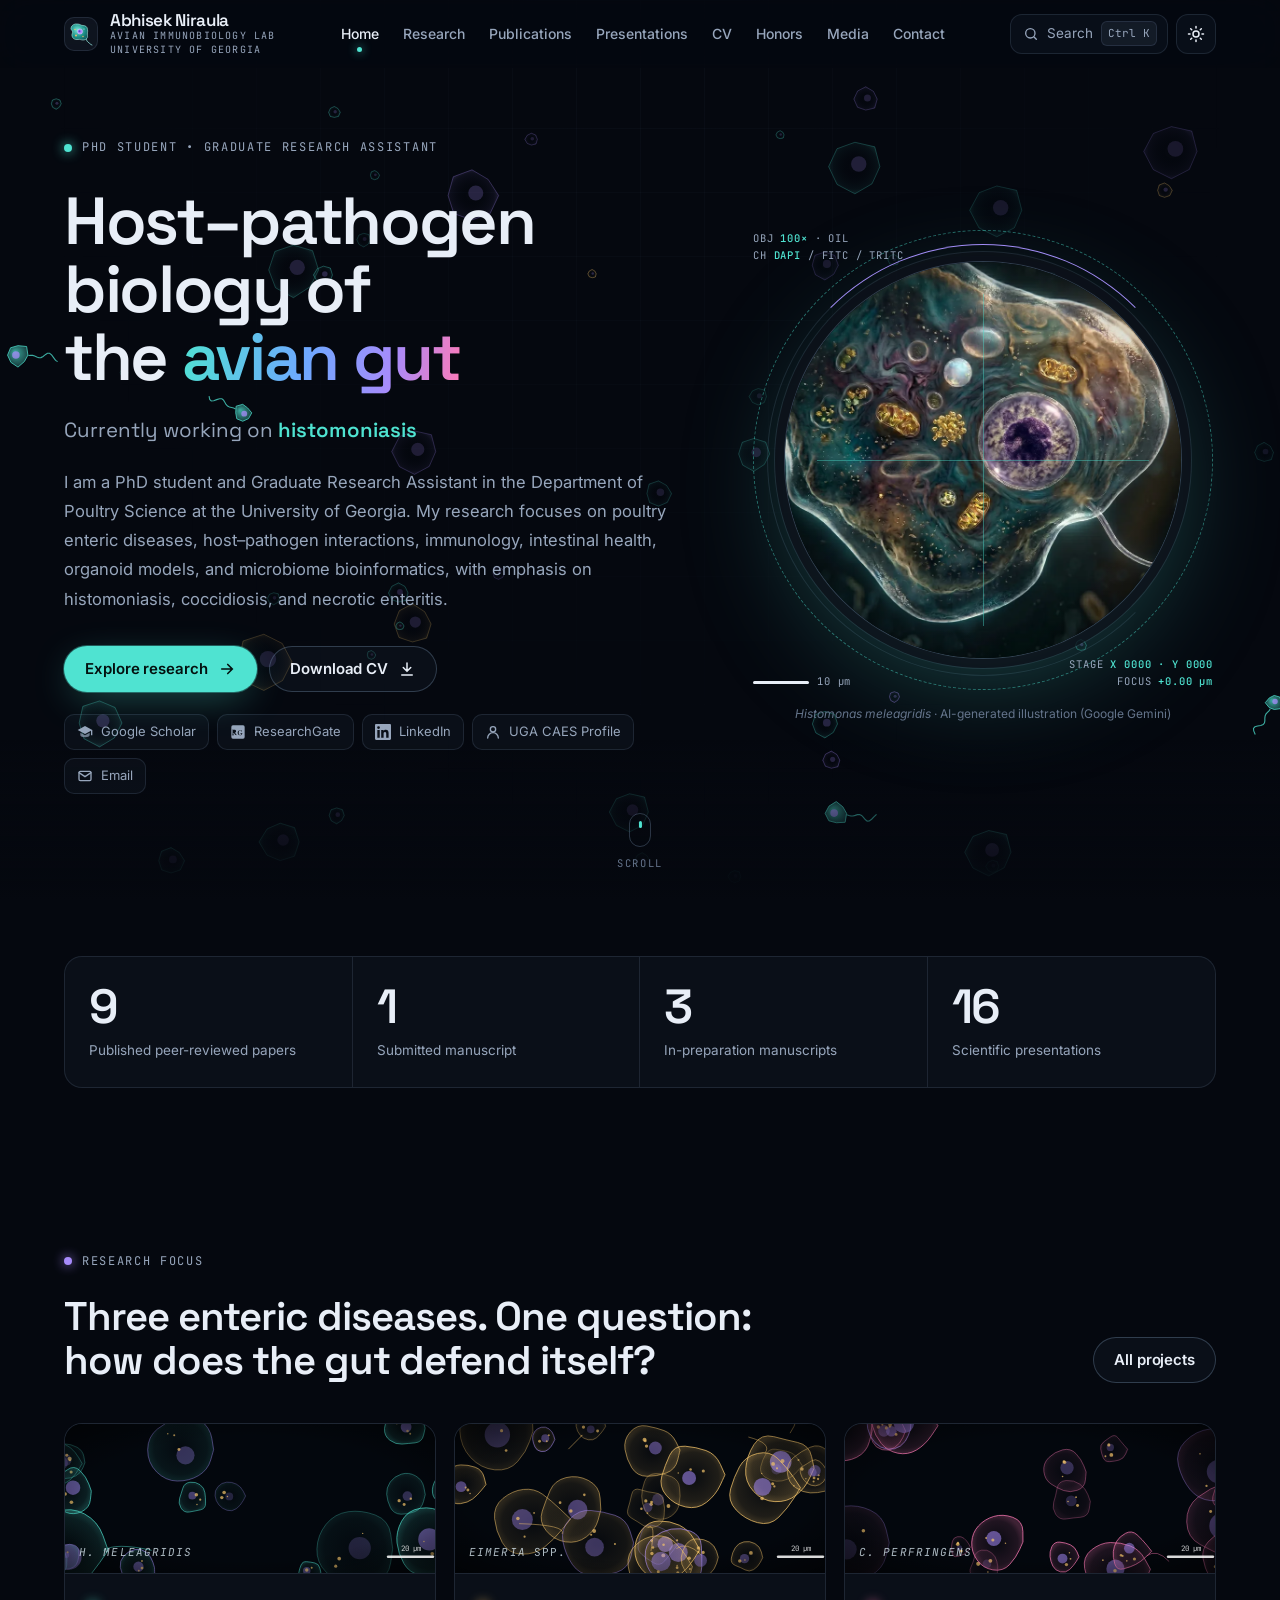
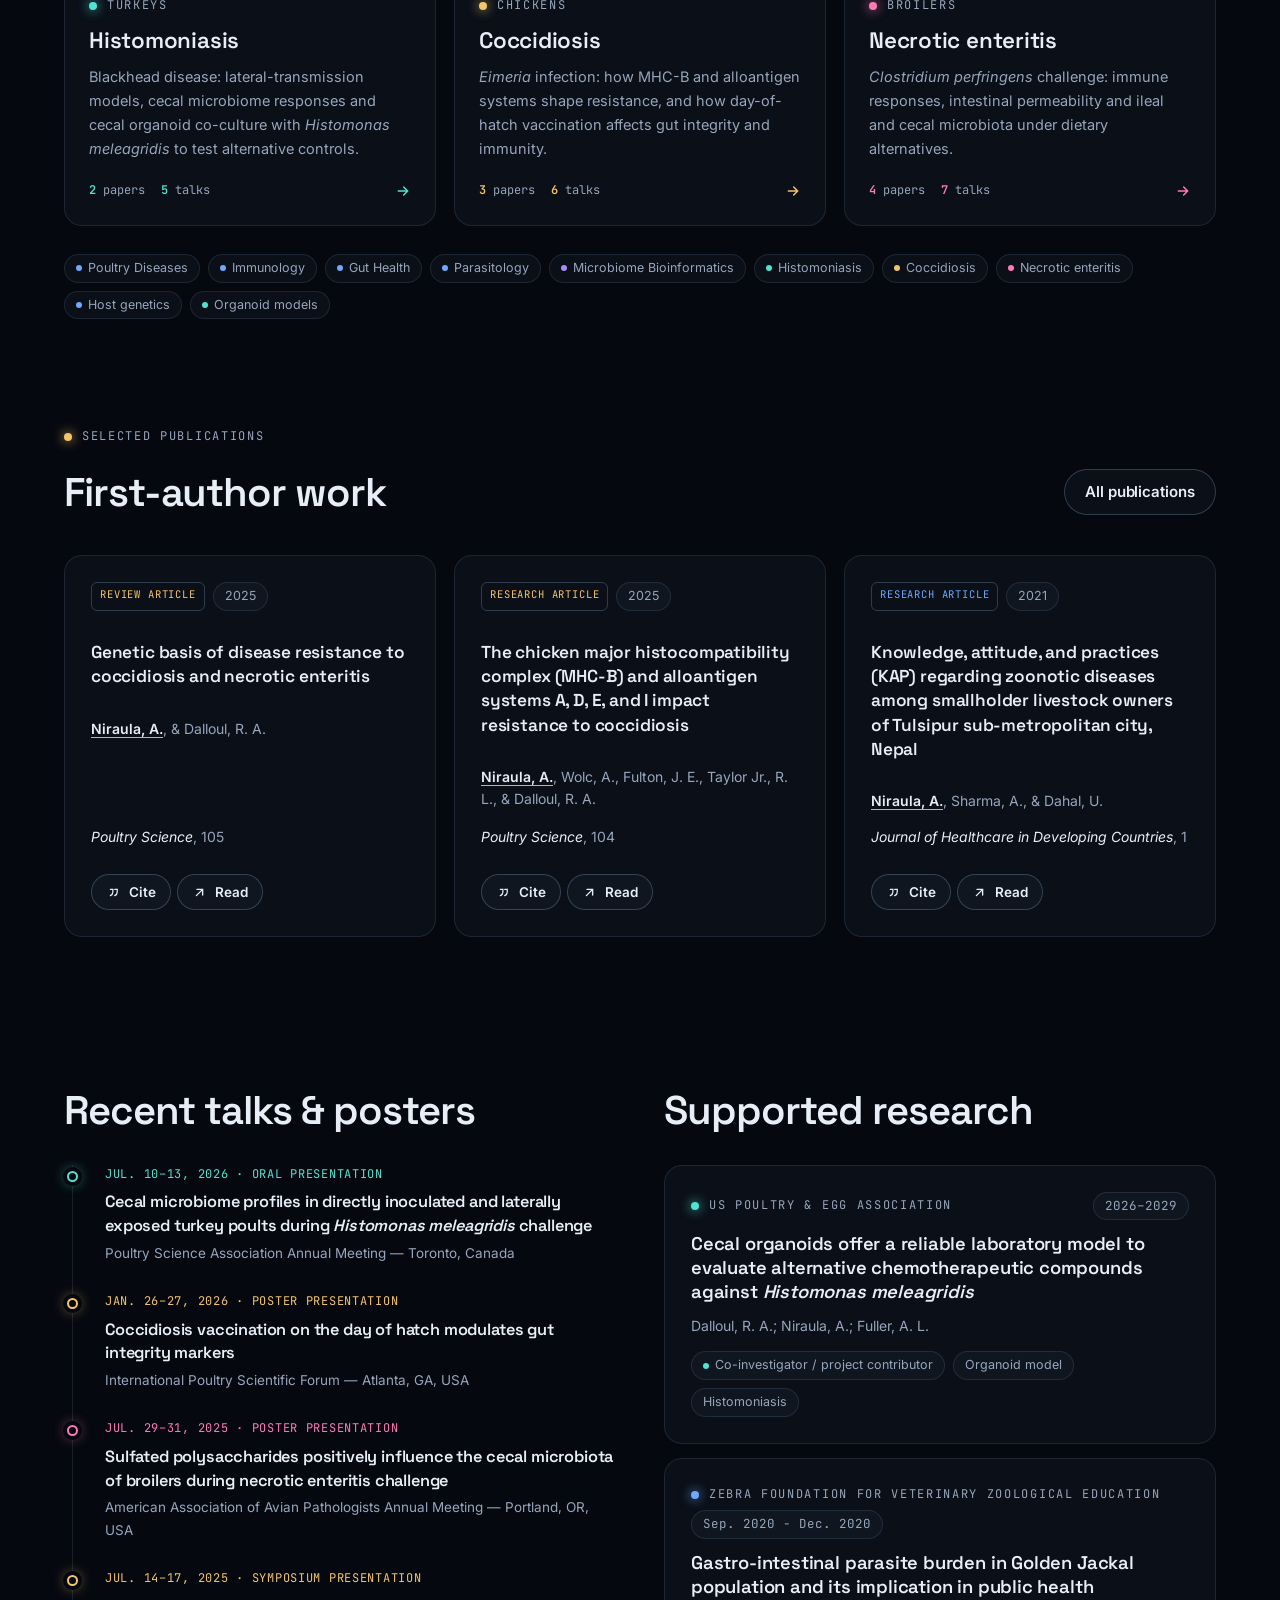
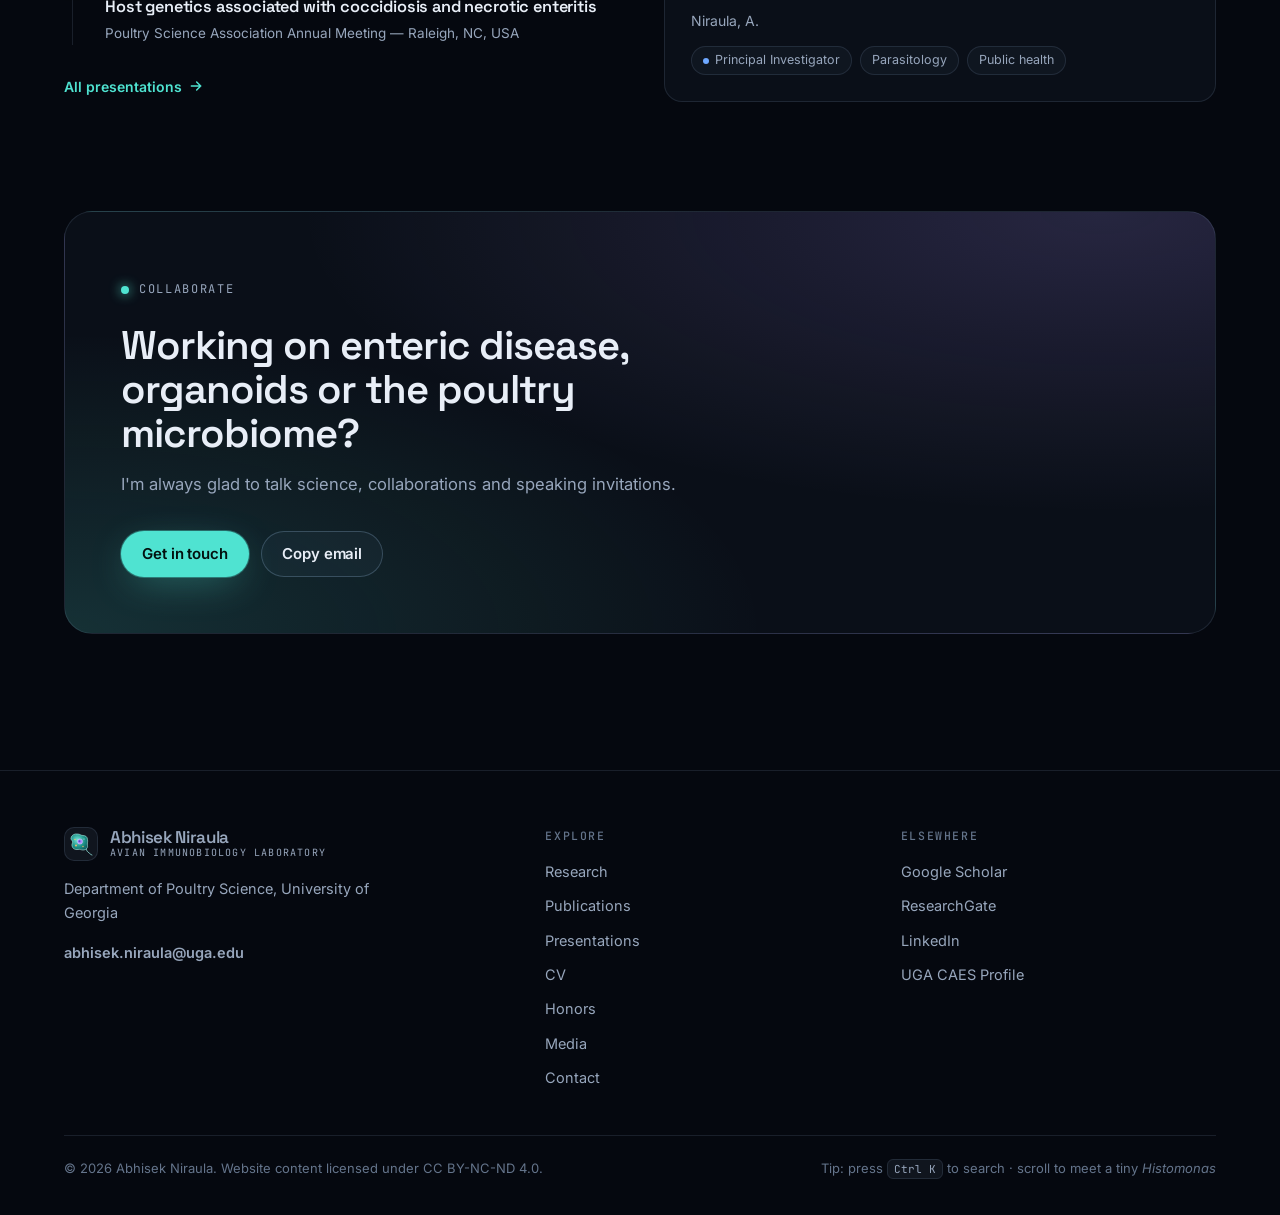
==== commit 13088540: "Credit Gemini for hero image; add University of Georgia to header Co-Authored-By: Claude Opus 5.5 <n" ====
--- a/index.html
+++ b/index.html
@@ -64,7 +64,7 @@
     <div class="container header-inner">
       <a href="index.html" class="brand" aria-label="Abhisek Niraula — home">
         <span class="brand-mark"><svg viewBox="0 0 48 48" aria-hidden="true"><use href="#hm"/></svg></span>
-        <span><span class="brand-name">Abhisek Niraula</span><span class="brand-sub">Avian Immunobiology · UGA</span></span>
+        <span><span class="brand-name">Abhisek Niraula</span><span class="brand-sub">Avian Immunobiology Lab</span><span class="brand-sub">University of Georgia</span></span>
       </a>
       <nav class="nav" aria-label="Primary">
         <a href="index.html" aria-current="page">Home</a>
@@ -122,7 +122,7 @@
             <div class="hud hud-tl">Obj <b>100×</b> · Oil<br />Ch <b>DAPI</b> / FITC / TRITC</div>
             <div class="hud hud-br">Stage <b id="hud-xy">X 0000 · Y 0000</b><br />Focus <b id="hud-z" class="u">+0.00 µm</b></div>
             <div class="hud hud-bl"><span class="scalebar"></span><span class="u">10 µm</span></div>
-            <div class="caption-fig" id="hero-caption"><i>Histomonas meleagridis</i> · artistic rendering</div>
+            <div class="caption-fig" id="hero-caption"><i>Histomonas meleagridis</i> · AI-generated illustration (Google Gemini)</div>
           </div>
         </div>
       </div>
--- a/assets/css/styles.css
+++ b/assets/css/styles.css
@@ -183,7 +183,7 @@
 .brand-mark { width: 34px; height: 34px; flex: none; display: grid; place-items: center; border-radius: 10px; background: var(--surface-2); border: 1px solid var(--line); }
 .brand-mark svg { width: 24px; height: 24px; }
 .brand-name { display: block; font-family: var(--font-display); font-weight: 600; font-size: 17px; letter-spacing: -0.02em; line-height: 1.1; }
-.brand-sub { display: block; font-family: var(--font-mono); font-size: 10.5px; letter-spacing: .12em; text-transform: uppercase; color: var(--muted); line-height: 1.4; white-space: nowrap; }
+.brand-sub { display: block; font-family: var(--font-mono); font-size: 10px; letter-spacing: .12em; text-transform: uppercase; color: var(--muted); line-height: 1.35; white-space: nowrap; }
 .nav { display: flex; align-items: center; gap: 2px; }
 .nav a {
   position: relative; padding: 8px 11px; border-radius: 10px; font-size: 14px; font-weight: 500; color: var(--muted);
@@ -211,7 +211,7 @@
 @media (max-width: 560px) {
   .search-trigger span, .search-trigger kbd { display: none; }
   .search-trigger { width: 40px; padding: 0; justify-content: center; }
-  .brand-sub { display: none; }
+  .brand-sub { font-size: 9px; letter-spacing: .06em; }
 }
 
 /* scroll progress + swimming Histomonas */
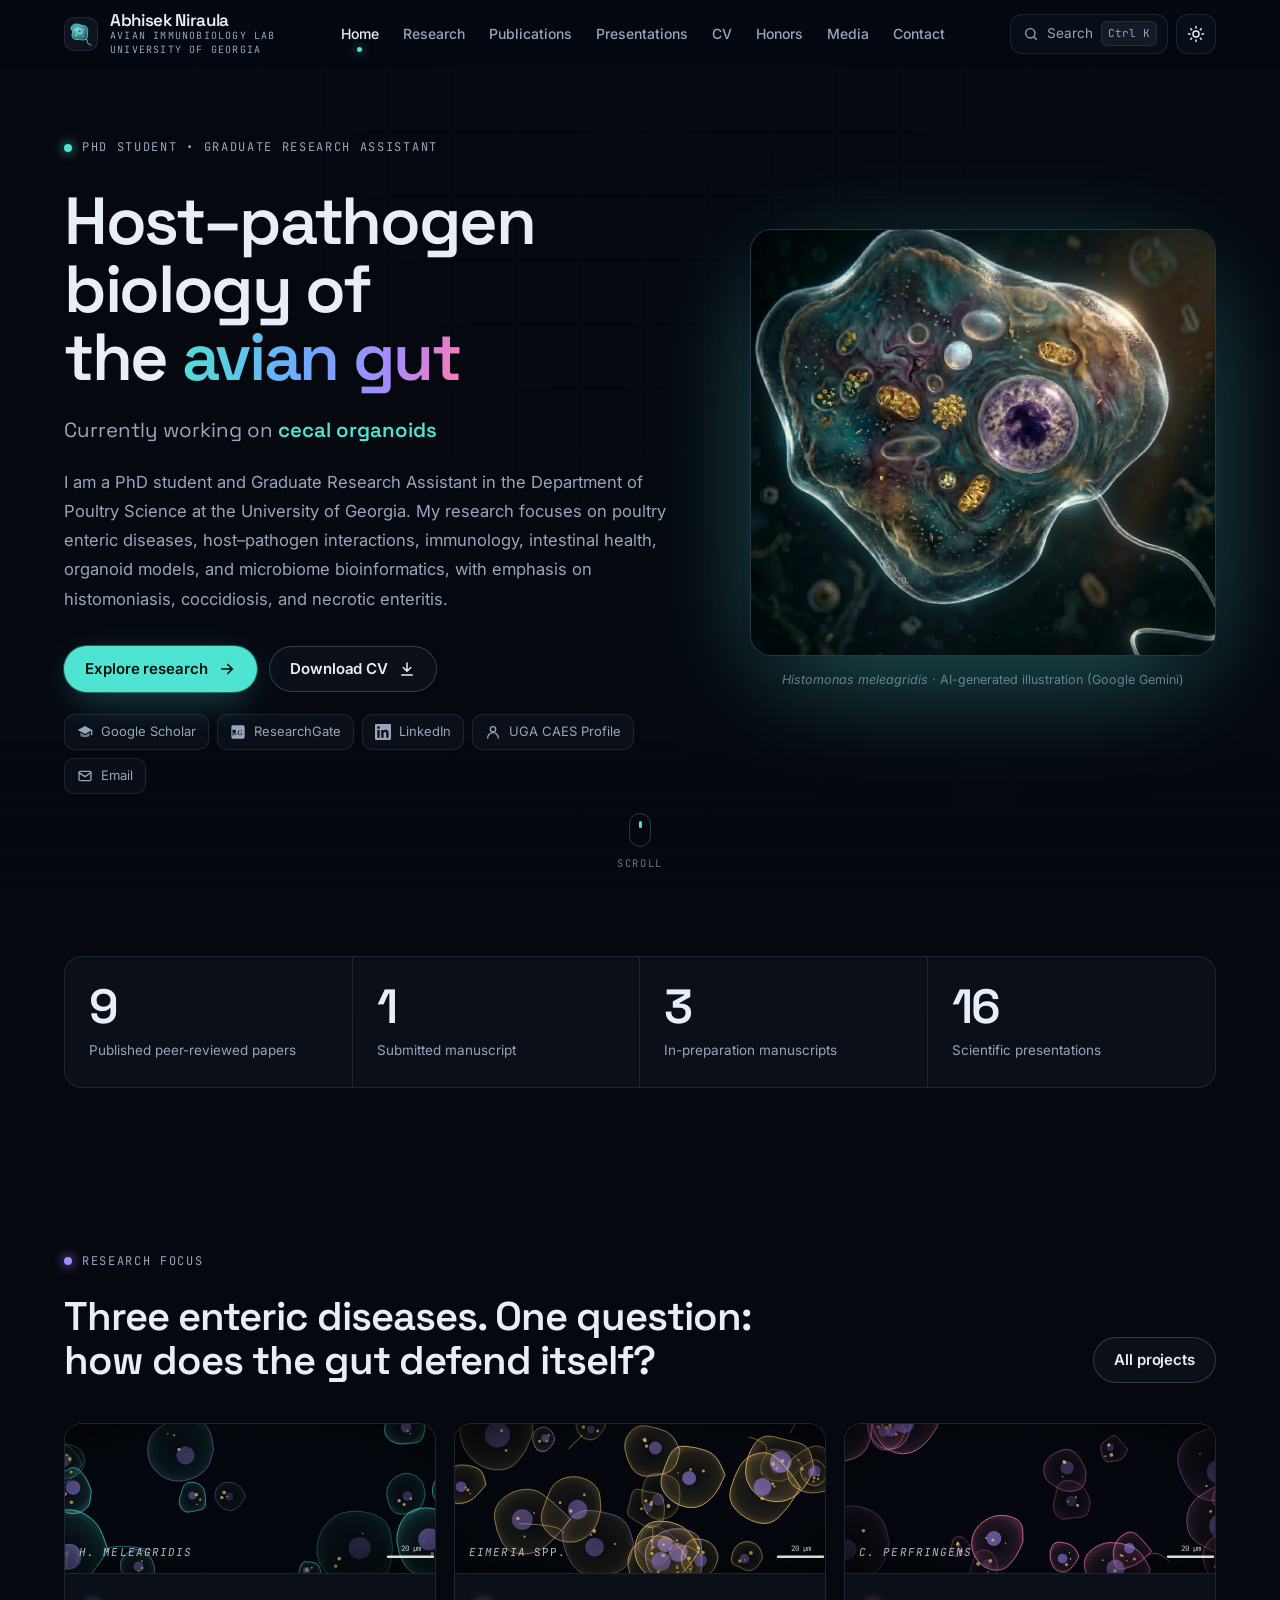
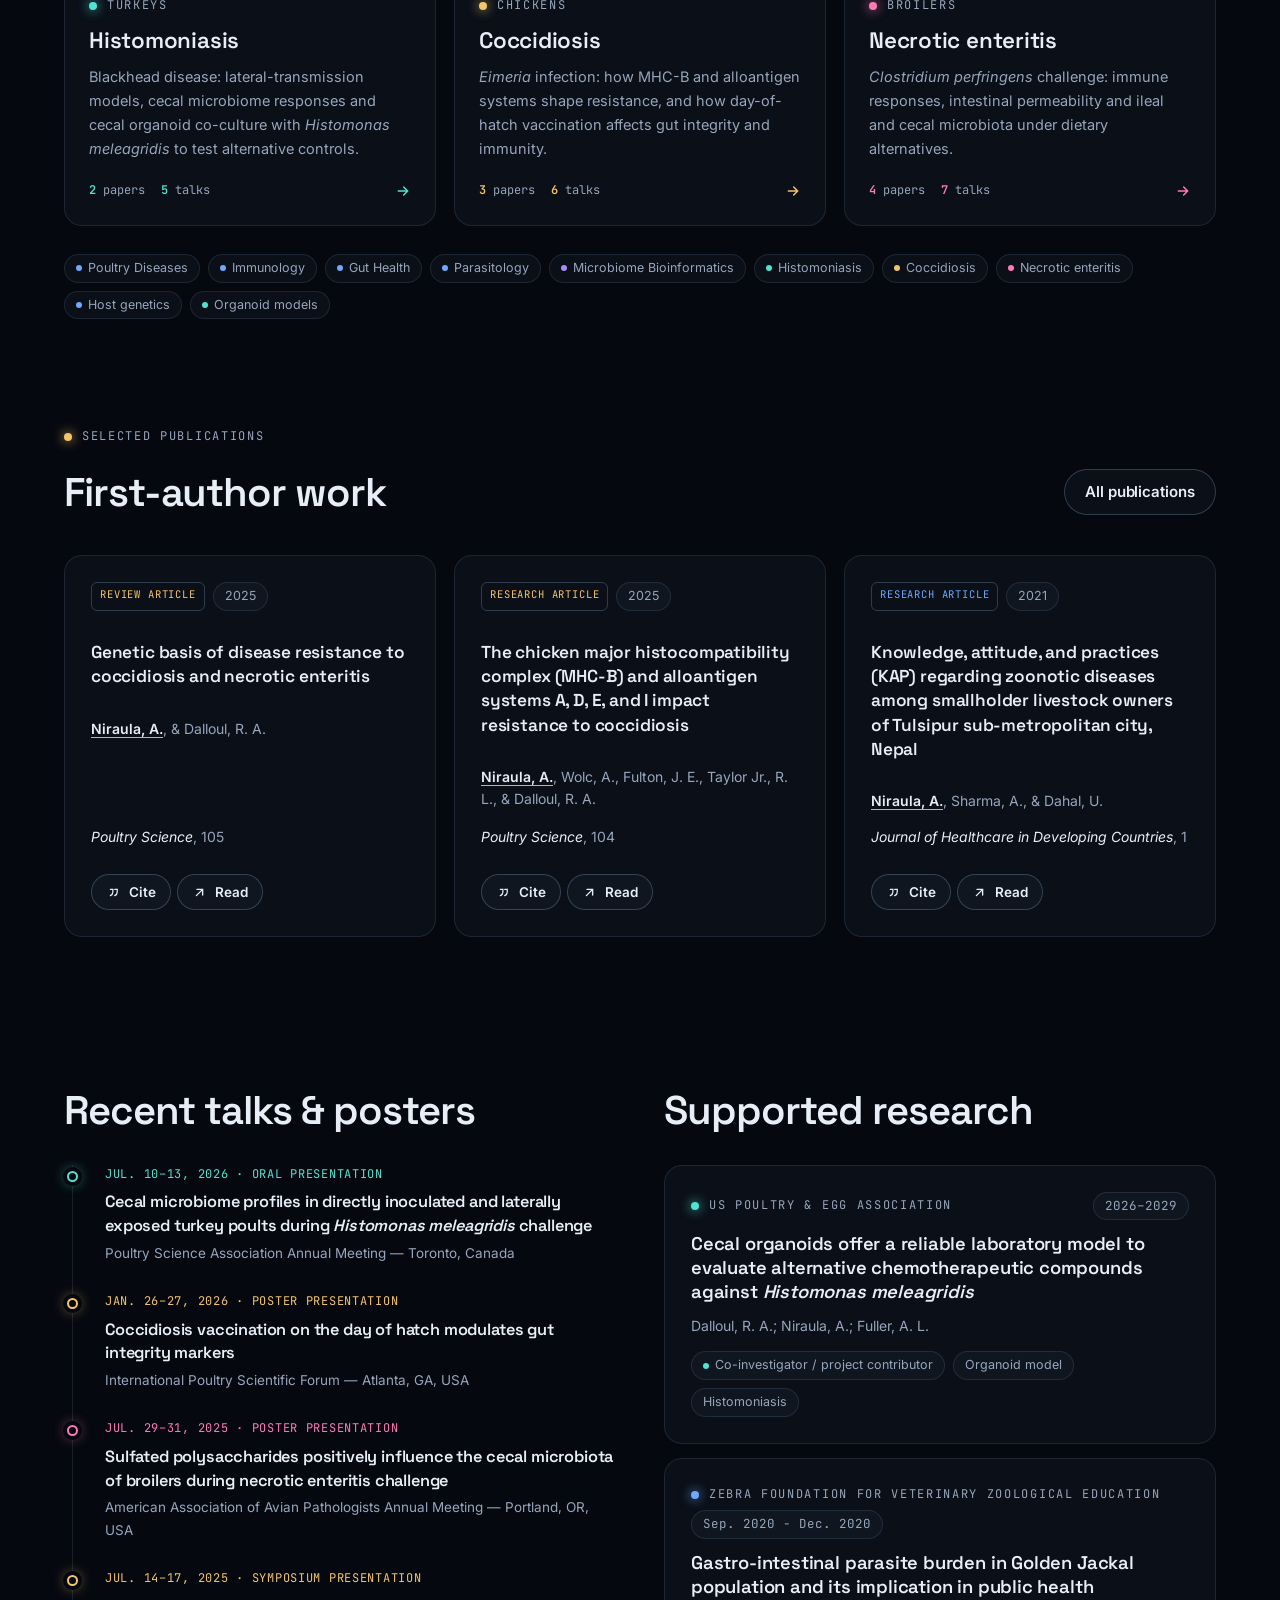
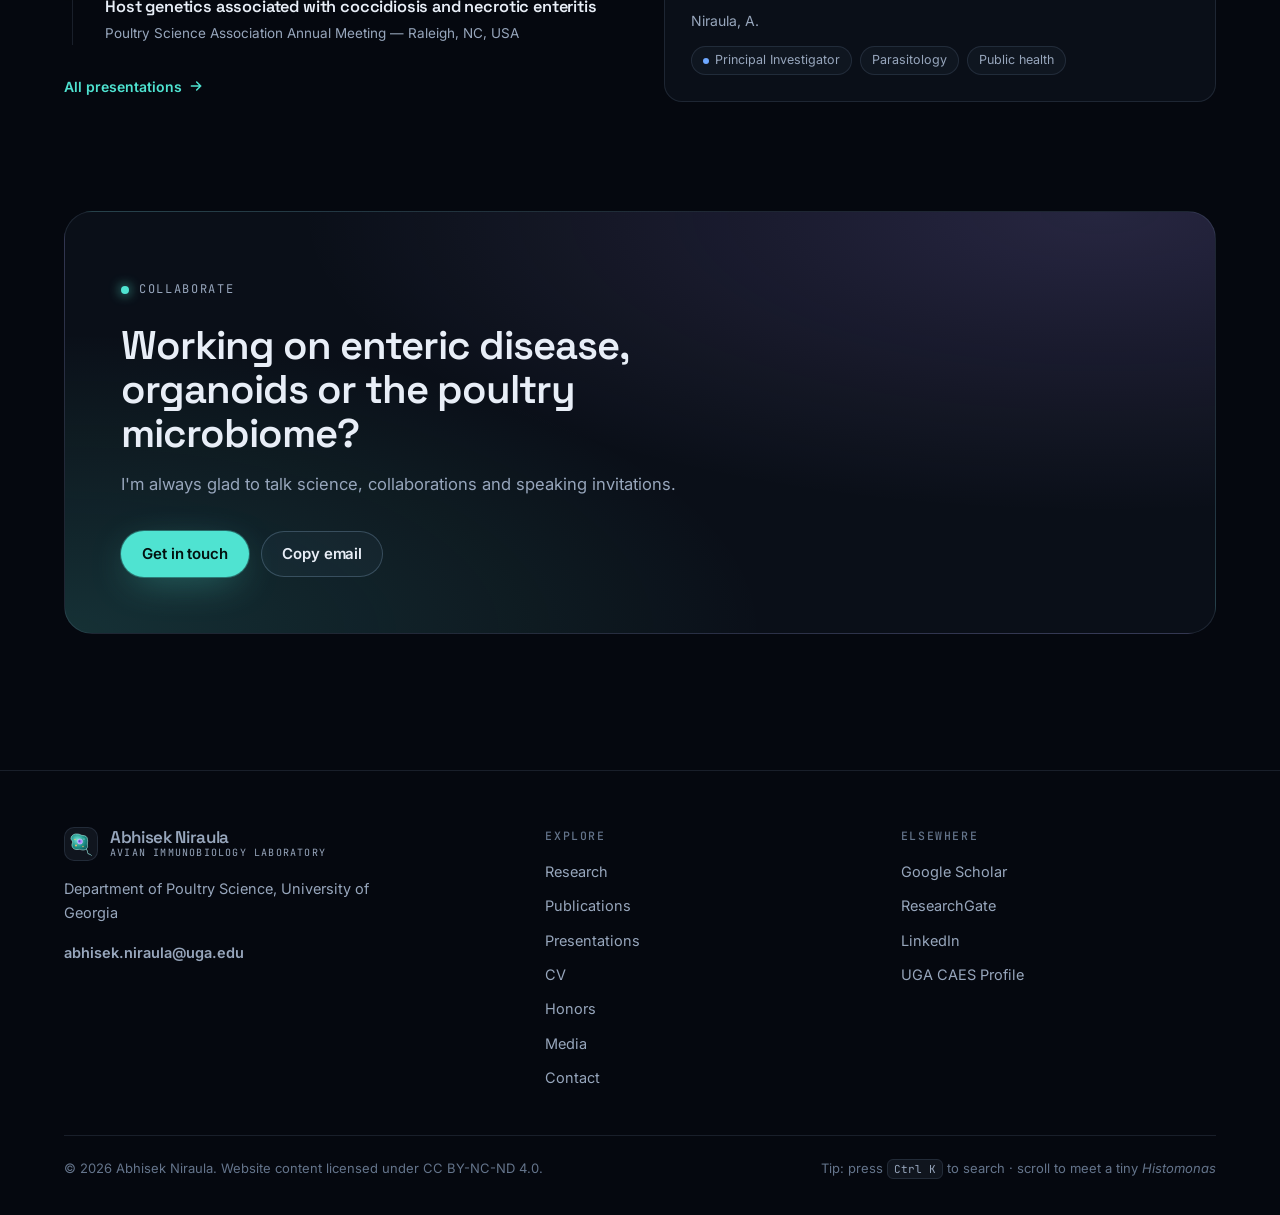
==== commit 15ff0225: "Show full Histomonas illustration in hero (index.html) Co-Authored-By: Claude Opus 5.5 <noreply@anth" ====
--- a/index.html
+++ b/index.html
@@ -113,17 +113,12 @@
           <div class="social reveal" style="--d:340ms" id="hero-links"></div>
         </div>
         <div class="reveal" style="--d:200ms">
-          <div class="eyepiece" id="eyepiece">
-            <div class="eyepiece-inner" id="eyepiece-inner">
-              <div class="ring"></div><div class="ring r2"></div>
-              <div class="eyepiece-lens"><img id="hero-image" src="assets/img/histomonas-hero.webp" alt="" width="900" height="825" fetchpriority="high" /></div>
-              <div class="reticle"></div>
+          <figure class="hero-figure" id="eyepiece">
+            <div class="hero-frame" id="eyepiece-inner">
+              <img id="hero-image" src="assets/img/histomonas-hero.webp" alt="" width="1000" height="917" fetchpriority="high" />
             </div>
-            <div class="hud hud-tl">Obj <b>100×</b> · Oil<br />Ch <b>DAPI</b> / FITC / TRITC</div>
-            <div class="hud hud-br">Stage <b id="hud-xy">X 0000 · Y 0000</b><br />Focus <b id="hud-z" class="u">+0.00 µm</b></div>
-            <div class="hud hud-bl"><span class="scalebar"></span><span class="u">10 µm</span></div>
-            <div class="caption-fig" id="hero-caption"><i>Histomonas meleagridis</i> · AI-generated illustration (Google Gemini)</div>
-          </div>
+            <figcaption class="hero-caption" id="hero-caption"><i>Histomonas meleagridis</i> · AI-generated illustration (Google Gemini)</figcaption>
+          </figure>
         </div>
       </div>
       <div class="scroll-cue" aria-hidden="true"><i></i>Scroll</div>
--- a/assets/css/styles.css
+++ b/assets/css/styles.css
@@ -547,3 +547,14 @@
 }
 
 .art-label { position: absolute; left: 14px; bottom: 12px; z-index: 1; font-family: var(--font-mono); font-size: 11px; letter-spacing: .1em; text-transform: uppercase; color: rgba(230, 245, 255, .75); pointer-events: none; }
+
+/* hero figure: full Histomonas illustration */
+.hero-figure { position: relative; width: min(100%, 540px); margin: 0 auto; perspective: 1000px; }
+.hero-frame {
+  position: relative; border-radius: 22px; overflow: hidden; background: #02050a;
+  border: 1px solid var(--line-strong);
+  box-shadow: 0 30px 120px -24px color-mix(in srgb, var(--teal) 45%, transparent), 0 0 0 8px color-mix(in srgb, var(--bg) 60%, transparent);
+  transform-style: preserve-3d; transition: transform .6s var(--ease);
+}
+.hero-frame img { width: 100%; height: auto; aspect-ratio: 1000 / 917; object-fit: contain; }
+.hero-caption { margin-top: 14px; text-align: center; font-size: 12.5px; color: var(--dim); }
